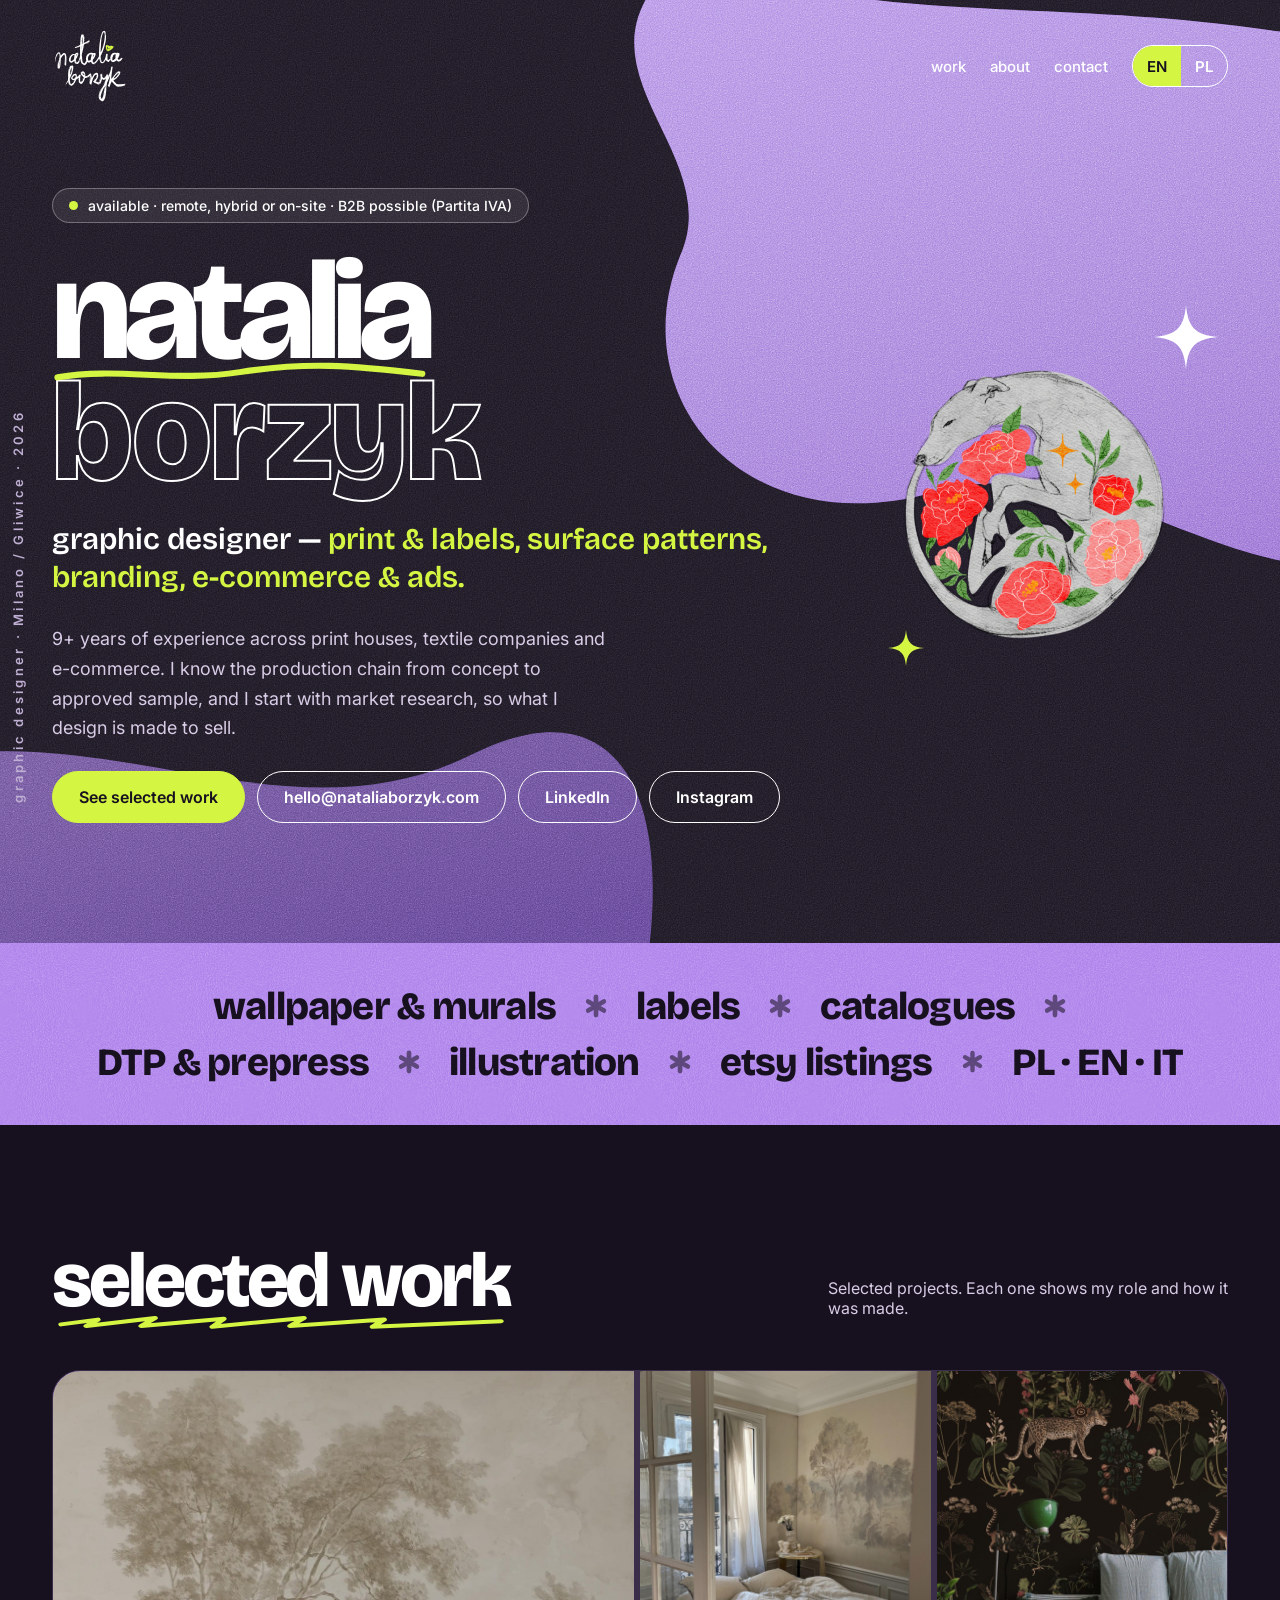
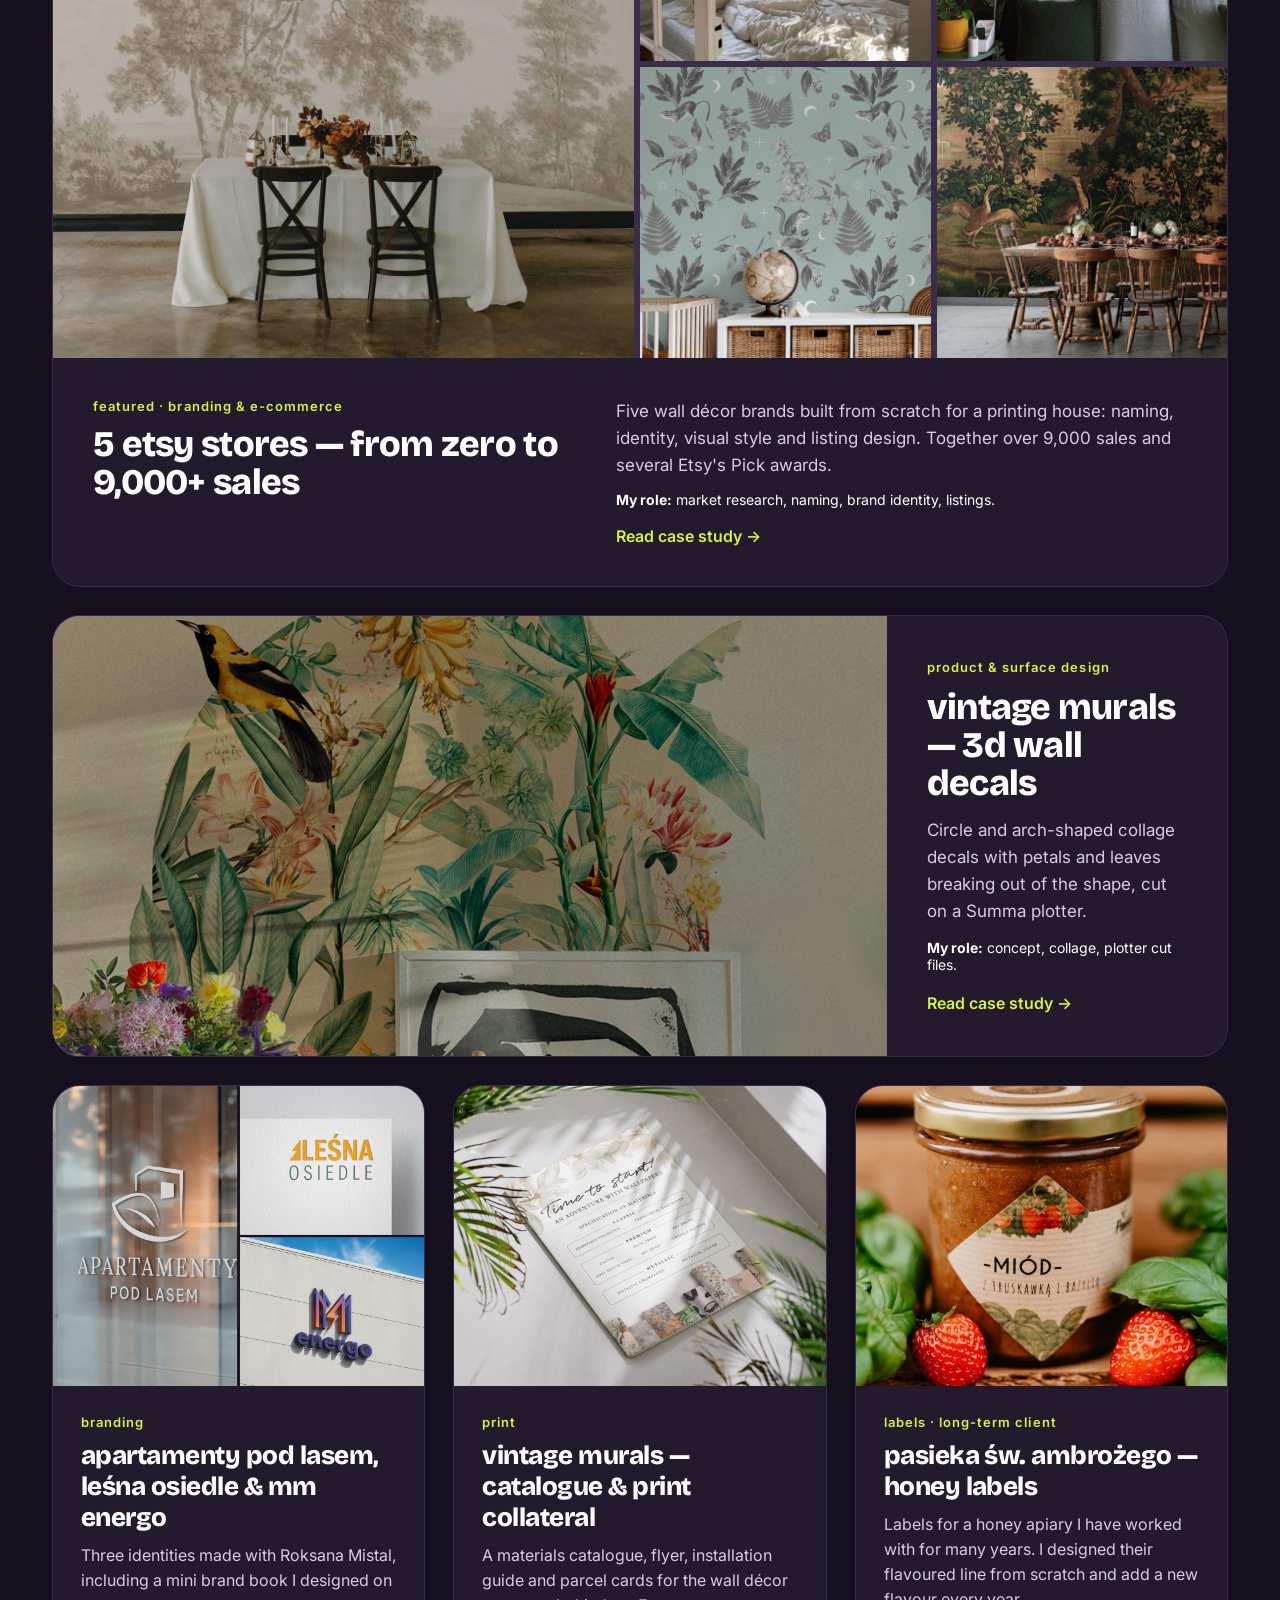
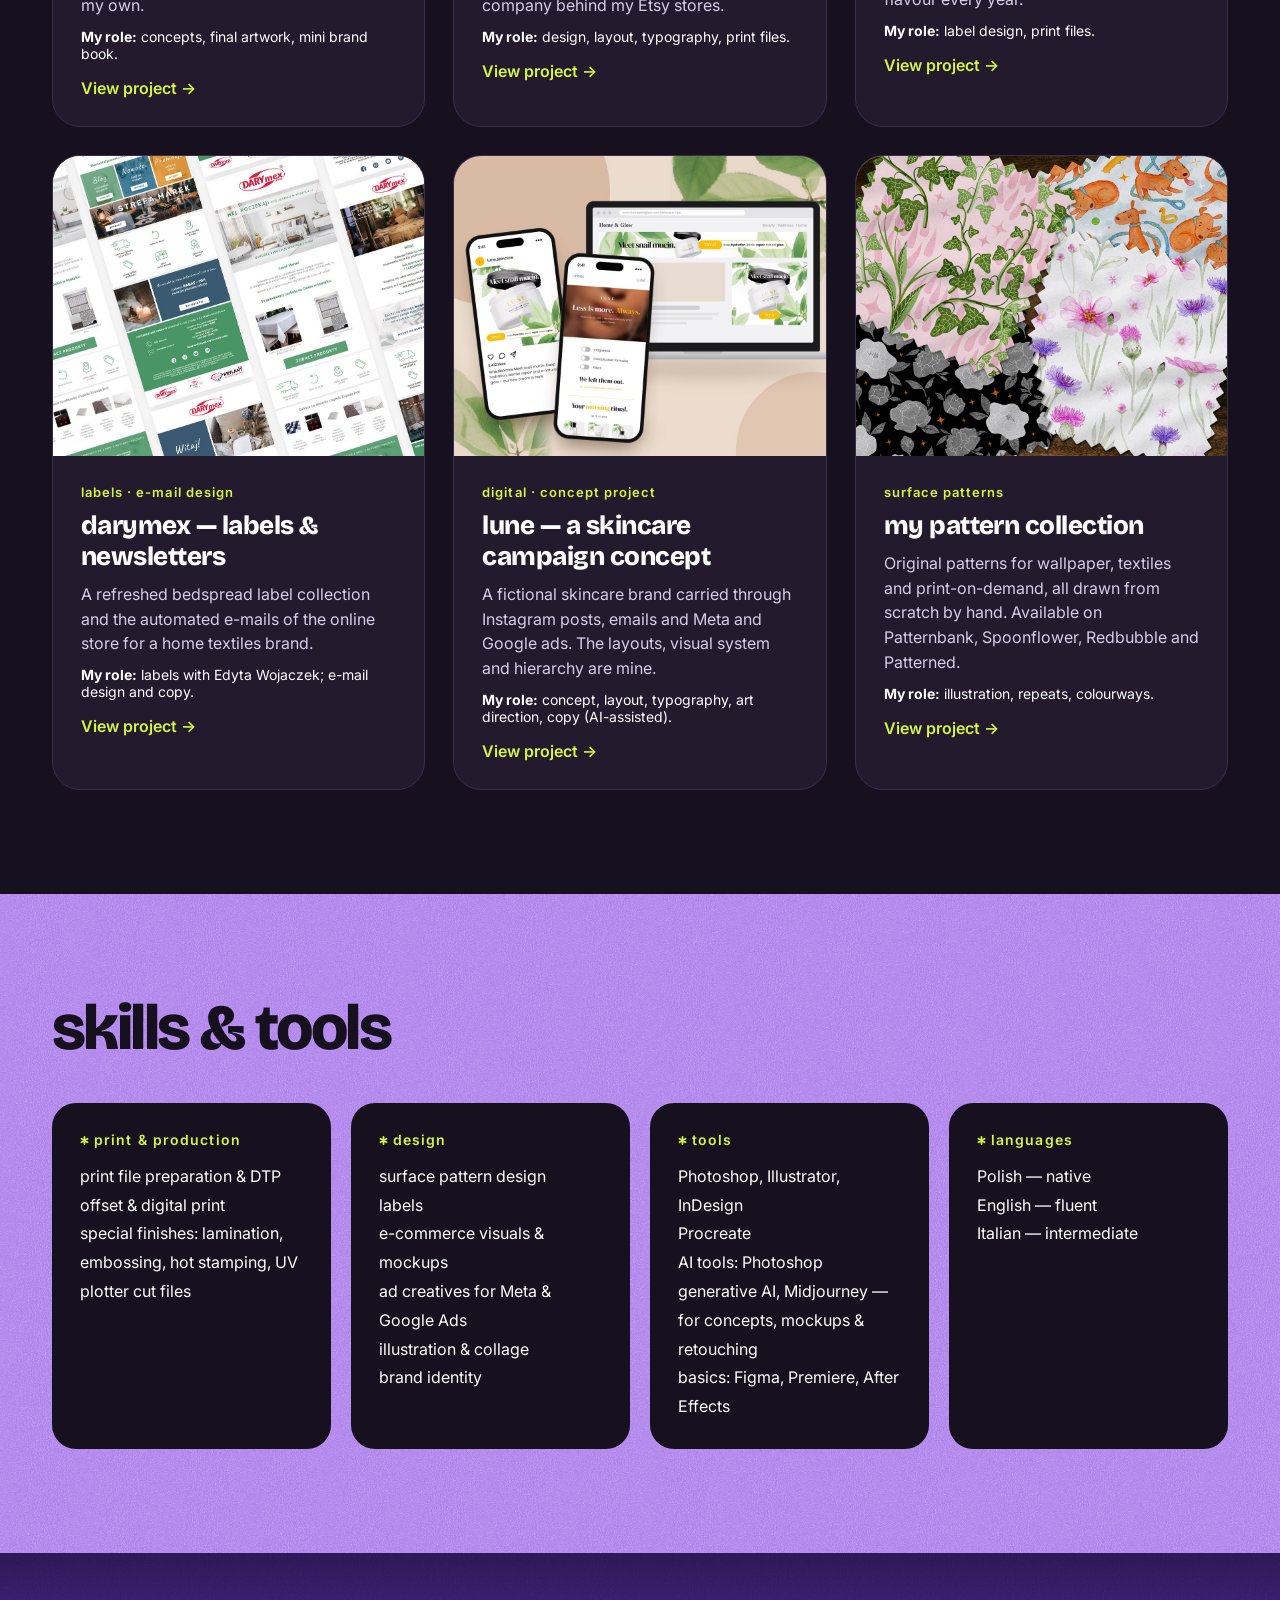
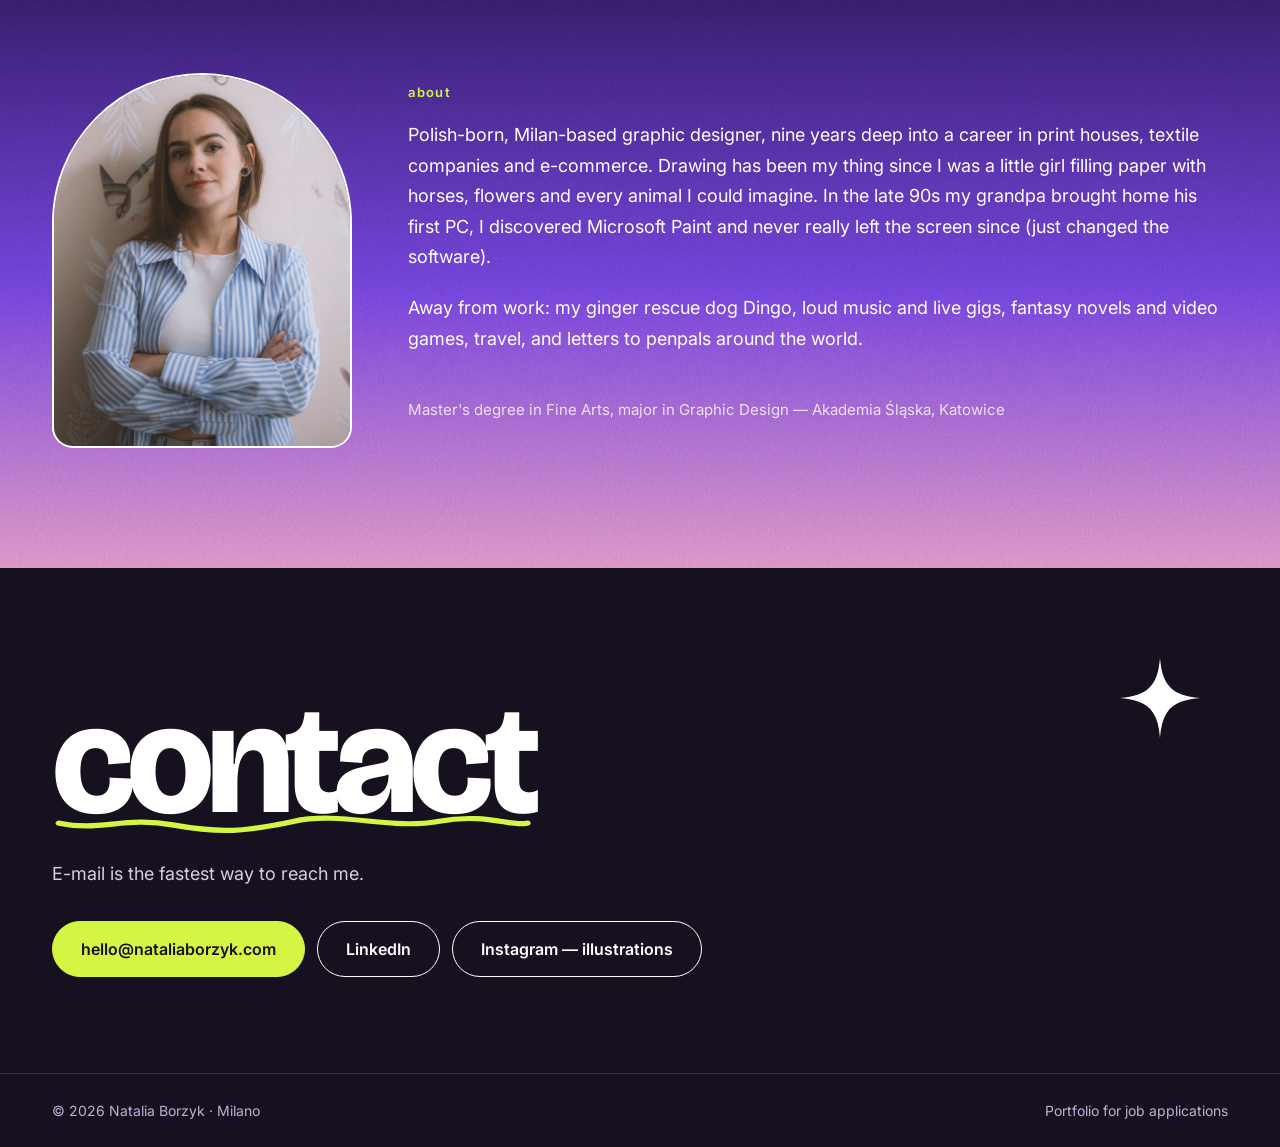
==== index.html @ 7020570f "Update index.html" ====
<!doctype html>
<html lang="en">
<head>
<meta charset="utf-8">
<meta name="viewport" content="width=device-width, initial-scale=1">
<title>Natalia Borzyk — Graphic Designer · Portfolio</title>
<meta name="description" content="Natalia Borzyk, graphic designer in Milan: print, labels, surface patterns and branding. 9+ years in print houses, textile companies and e-commerce.">
<meta property="og:title" content="Natalia Borzyk — Graphic Designer">
<meta property="og:description" content="Print, labels, surface patterns & branding. Milan or remote.">
<meta property="og:image" content="images/og.jpg">
<link rel="preconnect" href="https://fonts.googleapis.com">
<link rel="preconnect" href="https://fonts.gstatic.com" crossorigin>
<link href="https://fonts.googleapis.com/css2?family=Bricolage+Grotesque:opsz,wght@12..96,400;12..96,600;12..96,800&family=Inter:wght@400;500;600&display=swap" rel="stylesheet">
<link rel="stylesheet" href="style.css">
</head>
<body>

<svg width="0" height="0" style="position:absolute" aria-hidden="true">
  <defs>
    <filter id="grain"><feTurbulence type="fractalNoise" baseFrequency="0.9" numOctaves="2" stitchTiles="stitch"/><feColorMatrix type="saturate" values="0"/></filter>
    <path id="sparkle" d="M50 0 C 53 35, 65 47, 100 50 C 65 53, 53 65, 50 100 C 47 65, 35 53, 0 50 C 35 47, 47 35, 50 0 Z"/>
  </defs>
</svg>

<!-- HERO -->
<section class="hero" id="top">
  <svg class="bg-svg hero-bg" aria-hidden="true" viewBox="0 0 1440 900" preserveAspectRatio="xMidYMid slice">
    <defs>
      <clipPath id="blobs">
        <path d="M760 -40 C 1000 40, 1160 -20, 1480 60 L 1480 520 C 1300 600, 1180 420, 1000 470 C 820 520, 700 380, 760 240 C 800 140, 640 60, 760 -40 Z"/>
        <path class="blob-b" d="M-60 760 C 160 640, 360 820, 560 720 C 700 650, 760 760, 720 960 L -60 960 Z"/>
      </clipPath>
      <linearGradient id="blobShade" x1="0" y1="0" x2="0.4" y2="1"><stop offset="0" stop-color="#FFFFFF" stop-opacity="0.18"/><stop offset="1" stop-color="#3B1E8C" stop-opacity="0.3"/></linearGradient>
    </defs>
    <path d="M760 -40 C 1000 40, 1160 -20, 1480 60 L 1480 520 C 1300 600, 1180 420, 1000 470 C 820 520, 700 380, 760 240 C 800 140, 640 60, 760 -40 Z" fill="#A97BEB"/>
    <path class="blob-b" d="M-60 760 C 160 640, 360 820, 560 720 C 700 650, 760 760, 720 960 L -60 960 Z" fill="#A97BEB" opacity="0.55"/>
    <rect width="1440" height="900" fill="url(#blobShade)" clip-path="url(#blobs)"/>
    <rect width="1440" height="900" filter="url(#grain)" clip-path="url(#blobs)" opacity="0.7" class="grain-overlay"/>
    <rect class="grain-all" width="1440" height="900" filter="url(#grain)" opacity="0.18"/>
  </svg>

  <header class="wrap header">
    <a class="logo" href="#top"><img src="logo-nb.svg" alt="Natalia Borzyk" width="76" height="76"></a>
    <nav class="nav" aria-label="Main">
      <a href="#work" data-t="navWork">Work</a>
      <a href="#about" data-t="navAbout">About</a>
      <a href="#contact" data-t="navContact">Contact</a>
      <div class="lang" role="group" aria-label="Language">
        <button type="button" data-set-lang="en" aria-pressed="true">EN</button>
        <button type="button" data-set-lang="pl" aria-pressed="false">PL</button>
      </div>
    </nav>
  </header>

  <div class="wrap hero-inner">
    <div class="hero-text">
      <p class="status lc"><i aria-hidden="true"></i><span><span data-t="stA">Available ·</span> <span data-t="stB">remote, hybrid or on-site ·</span> <span data-t="stP1"></span> <span class="keep-case">B2B</span> <span data-t="stP2">possible</span> (<span class="keep-case">Partita IVA</span>)</span></p>
      <h1 class="name">
        <span class="u">Natalia<svg aria-hidden="true" viewBox="0 0 400 30" preserveAspectRatio="none"><path d="M6 20 C 70 8, 130 26, 200 14 S 320 6, 394 16" fill="none" stroke="#D4F542" stroke-width="7" stroke-linecap="round"/></svg></span><br>
        <span class="outline">Borzyk</span>
      </h1>
      <p class="role lc"><span data-t="roleA">Graphic Designer —</span> <em data-t="roleB">print &amp; labels, surface patterns, branding, e-commerce &amp; ads.</em></p>
      <p class="intro" data-t="intro">9+ years of experience across print houses, textile companies and e-commerce. I know the production chain from concept to approved sample, and I start with market research, so what I design is made to sell.</p>
      <div class="btns">
        <a class="btn btn--lime keep-case" href="#work" data-t="seeWork">See selected work</a>
        <a class="btn" href="mailto:hello@nataliaborzyk.com">hello@nataliaborzyk.com</a>
        <a class="btn keep-case" href="https://www.linkedin.com/in/natalia-borzyk" target="_blank" rel="noopener">LinkedIn</a>
        <a class="btn keep-case" href="https://instagram.com/bataljart" target="_blank" rel="noopener">Instagram</a>
      </div>
    </div>
    <div class="hero-art">
      <svg class="spark" aria-hidden="true" viewBox="0 0 100 100" style="top:-30px;right:10px;width:64px;height:64px"><use href="#sparkle" fill="#FFFFFF"/></svg>
      <svg class="spark" aria-hidden="true" viewBox="0 0 100 100" style="bottom:10px;left:0;width:36px;height:36px"><use href="#sparkle" fill="#D4F542"/></svg>
      <div class="slot slot--circle">
        <img src="images/hero.png" alt="Illustration: a greyhound curled in an ouroboros pose among roses">
      </div>
    </div>
  </div>
  <p class="vertical lc" aria-hidden="true">Graphic designer · <span class="keep-case">Milano / Gliwice</span> · 2026</p>
</section>

<!-- KEYWORDS -->
<section class="band" aria-label="Key facts">
  <svg class="bg-svg" aria-hidden="true" viewBox="0 0 1440 200" preserveAspectRatio="none"><rect width="1440" height="200" filter="url(#grain)" opacity="0.6" class="grain-overlay"/></svg>
  <ul class="wrap keywords band-inner">
    <li data-t="k1">Wallpaper &amp; murals</li>
    <li data-t="k2">Labels</li>
    <li data-t="k3">Catalogues</li>
    <li class="keep-case" data-t="k4">DTP &amp; prepress</li>
    <li data-t="k5">Illustration</li>
    <li data-t="k6">Etsy listings</li>
    <li class="keep-case">PL · EN · IT</li>
  </ul>
</section>

<!-- WORK -->
<section class="wrap work" id="work">
  <div class="section-head">
    <h2 class="h2"><span class="u"><span data-t="workTitle">Selected work</span><svg aria-hidden="true" viewBox="0 0 400 30" preserveAspectRatio="none" style="bottom:-16px;height:24px"><path d="M8 18 L 40 12 L 30 20 L 90 10 L 78 20 L 150 11 L 140 21 L 220 10 L 208 20 L 290 12 L 280 21 L 392 14" fill="none" stroke="#D4F542" stroke-width="5" stroke-linecap="round" stroke-linejoin="round"/></svg></span></h2>
    <p class="sub" data-t="workSub">Selected projects. Each one shows my role and how it was made.</p>
  </div>

  <div class="grid">
    <a class="card card--feature card--etsy" href="etsy-stores.html">
      <div class="mosaic">
        <div class="slot g0 m-big"><p class="slot-label">1</p><img src="images/etsy-card-1.jpg" alt="Panoramic mural in a room with a grand piano"></div>
        <div class="slot g1"><p class="slot-label">2</p><img src="images/etsy-card-2.jpg" alt="Wall mural from one of the five Etsy stores"></div>
        <div class="slot g2"><p class="slot-label">3</p><img src="images/etsy-card-3.jpg" alt="Wall mural from one of the five Etsy stores"></div>
        <div class="slot g3"><p class="slot-label">4</p><img src="images/etsy-card-4.jpg" alt="Wall mural from one of the five Etsy stores"></div>
        <div class="slot g4"><p class="slot-label">5</p><img src="images/etsy-card-5.jpg" alt="Wall mural from one of the five Etsy stores"></div>
      </div>
      <div class="card-body">
        <p class="tag" data-t="featTag">Featured · Branding &amp; e-commerce</p>
        <h3 data-t="featTitle">5 Etsy stores — from zero to 9,000+ sales</h3>
        <p class="desc" data-t="featDesc">Five wall décor brands built from scratch for a printing house: naming, identity, visual style and listing design. Together over 9,000 sales and several Etsy's Pick awards.</p>
        <p class="myrole"><strong data-t="roleLabel">My role:</strong> <span data-t="featRole">market research, naming, brand identity, listings.</span></p>
        <p class="more" data-t="readCase">Read case study →</p>
      </div>
    </a>

    <a class="card card--feature" href="case-study.html">
      <div class="slot g1">
        <p class="slot-label" data-t="img1">[Decal on a real wall, in an interior]</p>
        <img src="images/vintage-murals.jpg" alt="Vintage Murals 3D wall decal on a wall">
      </div>
      <div class="card-body">
        <p class="tag" data-t="tag1">Product &amp; surface design</p>
        <h3 data-t="title1">Vintage Murals — 3D wall decals</h3>
        <p class="desc" data-t="desc1">Circle and arch-shaped collage decals with petals and leaves breaking out of the shape, cut on a Summa plotter.</p>
        <p class="myrole"><strong data-t="roleLabel">My role:</strong> <span data-t="role1">concept, collage, plotter cut files.</span></p>
        <p class="more" data-t="readCase">Read case study →</p>
      </div>
    </a>

    <a class="card" href="logos.html">
      <div class="slot g5">
        <p class="slot-label" data-t="img5">[Both logos applied: card, sign, brochure]</p>
        <img src="images/logos.jpg" alt="Apartamenty Pod Lasem, Leśna Osiedle and MM Energo logos">
      </div>
      <div class="card-body">
        <p class="tag">Branding</p>
        <h3>Apartamenty Pod Lasem, Leśna Osiedle &amp; MM Energo</h3>
        <p class="desc" data-t="desc5">Three identities made with Roksana Mistal, including a mini brand book I designed on my own.</p>
        <p class="myrole"><strong data-t="roleLabel">My role:</strong> <span data-t="role5">concepts, final artwork, mini brand book.</span></p>
        <p class="more" data-t="viewProj">View project →</p>
      </div>
    </a>

    <a class="card" href="catalogue.html">
      <div class="slot g2">
        <p class="slot-label" data-t="img2">[Catalogue cover]</p>
        <img src="images/print.jpg" alt="Vintage Murals catalogue cover">
      </div>
      <div class="card-body">
        <p class="tag" data-t="tag2">Print</p>
        <h3 data-t="title2">Vintage Murals — catalogue &amp; print collateral</h3>
        <p class="desc" data-t="desc2">A materials catalogue, flyer, installation guide and parcel cards for the wall décor company behind my Etsy stores.</p>
        <p class="myrole"><strong data-t="roleLabel">My role:</strong> <span data-t="role2">design, layout, typography, print files.</span></p>
        <p class="more" data-t="viewProj">View project →</p>
      </div>
    </a>

    <a class="card" href="honey-labels.html">
      <div class="slot g5">
        <p class="slot-label" data-t="imgH">[Jars with the labels, several varieties together]</p>
        <img src="images/honey-labels.jpg" alt="Pasieka św. Ambrożego honey labels">
      </div>
      <div class="card-body">
        <p class="tag" data-t="tagH">Labels · long-term client</p>
        <h3 data-t="titleH">Pasieka św. Ambrożego — honey labels</h3>
        <p class="desc" data-t="descH">Labels for a honey apiary I have worked with for many years. I designed their flavoured line from scratch and add a new flavour every year.</p>
        <p class="myrole"><strong data-t="roleLabel">My role:</strong> <span data-t="roleH">label design, print files.</span></p>
        <p class="more" data-t="viewProj">View project →</p>
      </div>
    </a>

    <a class="card" href="darymex.html">
      <div class="slot g3">
        <p class="slot-label" data-t="img3">[E-mail templates]</p>
        <img src="images/labels.jpg" alt="Darymex e-mail templates">
      </div>
      <div class="card-body">
        <p class="tag" data-t="tag3">Labels · e-mail design</p>
        <h3 data-t="title3">Darymex — labels &amp; newsletters</h3>
        <p class="desc" data-t="desc3">A refreshed bedspread label collection and the automated e-mails of the online store for a home textiles brand.</p>
        <p class="myrole"><strong data-t="roleLabel">My role:</strong> <span data-t="role3">labels with Edyta Wojaczek; e-mail design and copy.</span></p>
        <p class="more" data-t="viewProj">View project →</p>
      </div>
    </a>

    <a class="card" href="digital.html">
      <div class="slot g2">
        <p class="slot-label" data-t="imgD">[LUNE posts + emails]</p>
        <img src="images/digital.jpg" alt="LUNE campaign on phones and a laptop">
      </div>
      <div class="card-body">
        <p class="tag" data-t="tagD">Digital · concept project</p>
        <h3 data-t="titleD">LUNE — a skincare campaign concept</h3>
        <p class="desc" data-t="descD">A fictional skincare brand carried through Instagram posts, emails and Meta and Google ads. The layouts, visual system and hierarchy are mine.</p>
        <p class="myrole"><strong data-t="roleLabel">My role:</strong> <span data-t="roleD">concept, layout, typography, art direction, copy (AI-assisted).</span></p>
        <p class="more" data-t="viewProj">View project →</p>
      </div>
    </a>

    <a class="card" href="patterns.html">
      <div class="slot g4">
        <p class="slot-label" data-t="img4">[Pattern repeat + on fabric or wallpaper]</p>
        <img src="images/patterns.jpg" alt="Original surface pattern collection">
      </div>
      <div class="card-body">
        <p class="tag" data-t="tag4">Surface patterns</p>
        <h3 data-t="title4">My pattern collection</h3>
        <p class="desc" data-t="desc4">Original patterns for wallpaper, textiles and print-on-demand, all drawn from scratch by hand. Available on Patternbank, Spoonflower, Redbubble and Patterned.</p>
        <p class="myrole"><strong data-t="roleLabel">My role:</strong> <span data-t="role4">illustration, repeats, colourways.</span></p>
        <p class="more" data-t="viewProj">View project →</p>
      </div>
    </a>
  </div>
</section>

<!-- SKILLS -->
<section class="band">
  <svg class="bg-svg" aria-hidden="true" viewBox="0 0 1440 800" preserveAspectRatio="none"><rect width="1440" height="800" filter="url(#grain)" opacity="0.6" class="grain-overlay"/></svg>
  <div class="wrap band-inner skills">
    <h2 class="h2" data-t="skillsTitle">Skills &amp; tools</h2>
    <div class="skill-grid">
      <div class="skill"><h3><span class="ast" aria-hidden="true"></span> <span data-t="s1t">Print &amp; production</span></h3><p data-t="s1i">print file preparation &amp; DTP
offset &amp; digital print
special finishes: lamination, embossing, hot stamping, UV
plotter cut files</p></div>
      <div class="skill"><h3><span class="ast" aria-hidden="true"></span> <span data-t="s2t">Design</span></h3><p data-t="s2i">surface pattern design
labels
e-commerce visuals &amp; mockups
ad creatives for Meta &amp; Google Ads
illustration &amp; collage
brand identity</p></div>
      <div class="skill"><h3><span class="ast" aria-hidden="true"></span> <span data-t="s3t">Tools</span></h3><p data-t="s3i">Photoshop, Illustrator, InDesign
Procreate
AI tools: Photoshop generative AI, Midjourney — for concepts, mockups &amp; retouching
basics: Figma, Premiere, After Effects</p></div>
      <div class="skill"><h3><span class="ast" aria-hidden="true"></span> <span data-t="s4t">Languages</span></h3><p data-t="s4i">Polish — native
English — fluent
Italian — intermediate</p></div>
    </div>
    </div>
</section>

<!-- ABOUT -->
<section class="about" id="about">
  <svg class="bg-svg" aria-hidden="true" viewBox="0 0 1440 800" preserveAspectRatio="none"><rect width="1440" height="800" filter="url(#grain)" opacity="0.45" class="grain-overlay"/></svg>
  <div class="wrap about-inner">
    <div class="slot about-photo">
      <p class="slot-label" data-t="aboutImg">[Your photo — natural light]</p>
      <img src="images/about.jpg" alt="Natalia Borzyk">
    </div>
    <div class="about-text">
      <p class="label" data-t="navAbout">About</p>
      <p class="body-lg" data-t="about1">Polish-born, Milan-based graphic designer, nine years deep into a career in print houses, textile companies and e-commerce. Drawing has been my thing since I was a little girl filling paper with horses, flowers and every animal I could imagine. In the late 90s my grandpa brought home his first PC, I discovered Microsoft Paint and never really left the screen since (just changed the software).</p>
      <p class="body-lg" data-t="about3">Away from work: my ginger rescue dog Dingo, loud music and live gigs, fantasy novels and video games, travel, and letters to penpals around the world.</p>
      <p style="opacity:.8;font-size:15px;line-height:1.6;margin-top:24px" data-t="edu">Master's degree in Fine Arts, major in Graphic Design — Akademia Śląska, Katowice</p>
    </div>
  </div>
</section>

<!-- CONTACT -->
<section class="wrap contact" id="contact">
  <svg class="spark" aria-hidden="true" viewBox="0 0 100 100" style="top:90px;right:60px;width:80px;height:80px"><use href="#sparkle" fill="#FFFFFF"/></svg>
  <h2><span class="u"><span data-t="navContact">Contact</span><svg aria-hidden="true" viewBox="0 0 400 30" preserveAspectRatio="none" style="bottom:-10px"><path d="M6 14 C 40 24, 60 6, 100 16 S 160 24, 200 12 S 280 22, 320 12 S 380 18, 394 14" fill="none" stroke="#D4F542" stroke-width="6" stroke-linecap="round"/></svg></span></h2>
  <p class="intro" data-t="contactLine">E-mail is the fastest way to reach me.</p>
  <div class="btns">
    <a class="btn btn--lime" href="mailto:hello@nataliaborzyk.com">hello@nataliaborzyk.com</a>
    <a class="btn keep-case" href="https://www.linkedin.com/in/natalia-borzyk" target="_blank" rel="noopener">LinkedIn</a>
    <a class="btn keep-case" href="https://instagram.com/bataljart" target="_blank" rel="noopener" data-t="insta">Instagram — illustrations</a>
  </div>
</section>

<footer class="footer">
  <div class="wrap">
    <p>© 2026 Natalia Borzyk · Milano</p>
    <p data-t="footer">Portfolio for job applications</p>
  </div>
</footer>

<script>
window.PL = {
  navWork: 'Projekty', navAbout: 'O mnie', navContact: 'Kontakt',
  stA: 'Dostępna ·', stB: 'zdalnie, hybrydowo lub stacjonarnie ·', stP1: 'możliwe', stP2: '',
  roleA: 'Projektantka graficzna —', roleB: 'druk i etykiety, wzory, branding, e-commerce i reklamy online.',
  intro: 'Ponad 9 lat doświadczenia w drukarniach, firmach tekstylnych i e-commerce. Znam cały proces produkcji – od koncepcji po zatwierdzoną próbkę – a pracę zaczynam od analizy rynku, żeby to, co projektuję, dobrze się sprzedawało.',
  seeWork: 'Zobacz projekty',
  k1: 'Tapety i fototapety', k2: 'Etykiety', k3: 'Katalogi', k4: 'DTP i prepress', k5: 'Ilustracja', k6: 'Oferty na Etsy',
  workTitle: 'Projekty',
  workSub: 'Wybrane projekty. Przy każdym opisuję swoją rolę i to, jak powstał.',
  roleLabel: 'Moja rola:',
  readCase: 'Zobacz case study →',
  viewProj: 'Zobacz projekt →',
  featTag: 'Wyróżniony · Branding i e-commerce',
  featTitle: '5 sklepów Etsy — od zera do 9 000+ sprzedaży',
  featDesc: 'Dla drukarni zbudowałam od zera pięć marek z dekoracjami ściennymi – od nazwy i identyfikacji po projekt każdej oferty. Łącznie ponad 9 000 sprzedaży i kilka wyróżnień Etsy’s Pick.',
  featRole: 'analiza rynku, nazwy, identyfikacja, oferty.',
  img1: '[Naklejka na prawdziwej ścianie, we wnętrzu]', tag1: 'Produkt i wzory', title1: 'Vintage Murals — naklejki z efektem 3D',
  desc1: 'Naklejki-kolaże w kształcie koła i łuku, z których płatki i liście wystają poza obrys. Wycinane na ploterze Summa.',
  role1: 'koncepcja, kolaż, pliki do wycinania.',
  img2: '[Okładka katalogu]', tag2: 'Druk', title2: 'Vintage Murals — katalog i materiały drukowane',
  desc2: 'Katalog materiałów, ulotka, instrukcja montażu i kartki do paczek dla firmy z dekoracjami ściennymi, do której należały prowadzone przeze mnie sklepy na Etsy.',
  role2: 'projekt, skład, typografia, pliki do druku.',
  imgH: '[Słoiki z etykietami, kilka odmian razem]', tagH: 'Etykiety · wieloletnia współpraca', titleH: 'Pasieka św. Ambrożego — etykiety na miody',
  descH: 'Etykiety dla pasieki, z którą współpracuję od wielu lat. Od podstaw zaprojektowałam ich linię miodów smakowych i co roku dodaję nowy smak.',
  roleH: 'projekt etykiet, pliki do druku.',
  img3: '[Szablony maili]', tag3: 'Etykiety · projekty maili', title3: 'Darymex — etykiety i newslettery',
  desc3: 'Odświeżona kolekcja etykiet na narzuty i automatyczne maile sklepu internetowego dla marki z tekstyliami domowymi.',
  role3: 'etykiety razem z Edytą Wojaczek; projekt i teksty maili.',
  img4: '[Raport wzoru + na tkaninie lub tapecie]', tag4: 'Wzory', title4: 'Moja kolekcja wzorów',
  desc4: 'Autorskie wzory na tapety, tkaniny i produkty print-on-demand, wszystkie rysowane ręcznie od zera. Można je znaleźć na Patternbank, Spoonflower, Redbubble i Patterned.',
  role4: 'ilustracja, raporty, warianty kolorystyczne.',
  imgD: '[Posty LUNE + newslettery]', tagD: 'Digital · projekt koncepcyjny', titleD: 'LUNE – koncept kampanii marki pielęgnacyjnej',
  descD: 'Wymyślona marka pielęgnacyjna prowadzona przez posty na Instagram, maile i reklamy w Meta i Google. Układy, system wizualny i hierarchia treści to moja praca.',
  roleD: 'koncepcja, układ, typografia, kierunek artystyczny, teksty (z pomocą AI).',
  img5: '[Oba logo w użyciu: wizytówka, szyld, folder]',
  desc5: 'Trzy identyfikacje stworzone z Roksaną Mistal, w tym mini brand book, który zaprojektowałam samodzielnie.',
  role5: 'koncepcje, finalne projekty, mini brand book.',
  skillsTitle: 'Umiejętności',
  s1t: 'Druk i produkcja', s1i: 'przygotowanie plików do druku i DTP\ndruk offsetowy i cyfrowy\nuszlachetnienia: laminowanie, tłoczenie, hot stamping, UV\npliki do plotera',
  s2t: 'Projektowanie', s2i: 'wzory (surface pattern)\netykiety\ngrafika e-commerce i mockupy\nkreacje reklamowe do Meta Ads i Google Ads\nilustracja i kolaż\nidentyfikacja wizualna',
  s3t: 'Narzędzia', s3i: 'Photoshop, Illustrator, InDesign\nProcreate\nnarzędzia AI: generatywne AI w Photoshopie i Midjourney – do koncepcji, mockupów i retuszu\npodstawy: Figma, Premiere, After Effects',
  s4t: 'Języki', s4i: 'polski – ojczysty\nangielski – biegły\nwłoski – średnio zaawansowany',
  aboutImg: '[Twoje zdjęcie — naturalne światło]',
  about1: 'Jestem projektantką graficzną z dziewięcioletnim doświadczeniem w drukarniach, firmach tekstylnych i e-commerce. Rysuję, odkąd pamiętam – jako mała dziewczynka zapełniałam kartki końmi, kwiatami i wszystkimi zwierzętami, jakie przyszły mi do głowy. Pod koniec lat 90. dziadek przyniósł do domu swój pierwszy komputer, ja odkryłam Painta i od tamtej pory właściwie nie odchodzę od ekranu (zmieniły się tylko programy).',
  about3: 'Po pracy: Dingo, mój rudy pies ze schroniska, głośna muzyka i koncerty, powieści fantasy i gry, podróże oraz listy, które od lat wymieniam z korespondencyjnymi przyjaciółmi z całego świata.',
  edu: 'Studia magisterskie na kierunku sztuki piękne, specjalność grafika – Akademia Śląska w Katowicach',
  contactLine: 'Najszybciej złapiesz mnie mailowo.',
  insta: 'Instagram — ilustracje',
  footer: 'Portfolio do rekrutacji'
};
</script>
<script src="lang.js"></script>
</body>
</html>
---- style.css ----
/* Natalia Borzyk — portfolio styles */
/* outline font: static ExtraBold with overlapping contours removed, so the outline has no lines inside letters */
@font-face{font-family:'BG Outline';src:url(fonts/bg-outline-latin.woff2) format('woff2');font-weight:800;font-display:swap;
  unicode-range:U+0000-00FF,U+0131,U+0152-0153,U+02BB-02BC,U+02C6,U+02DA,U+02DC,U+0304,U+0308,U+0329,U+2000-206F,U+20AC,U+2122,U+2191,U+2193,U+2212,U+2215,U+FEFF,U+FFFD}
@font-face{font-family:'BG Outline';src:url(fonts/bg-outline-latin-ext.woff2) format('woff2');font-weight:800;font-display:swap;
  unicode-range:U+0100-02BA,U+02BD-02C5,U+02C7-02CC,U+02CE-02D7,U+02DD-02FF,U+0304,U+0308,U+0329,U+1D00-1DBF,U+1E00-1E9F,U+1EF2-1EFF,U+2020,U+20A0-20AB,U+20AD-20C0,U+2113,U+2C60-2C7F,U+A720-A7FF}
:root{
  --ink:#17111F;
  --card:#231A2E;
  --line:#3A2D4A;
  --violet:#A97BEB;
  --lime:#D4F542;
  --muted:#D8CCE6;
  --soft:#BFAFD3;
  --display:'Bricolage Grotesque', system-ui, sans-serif;
  --body:Inter, system-ui, sans-serif;
}
*{box-sizing:border-box}
html{scroll-behavior:smooth}
body{margin:0;background:var(--ink);color:#fff;font-family:var(--body);overflow-x:hidden}
img{display:block;max-width:100%}
a{color:var(--lime)}
a:hover{color:#fff}
h1,h2,h3,dt,figcaption,.lc,.nav a,.logo{text-transform:lowercase}
.keep-case{text-transform:none !important}
.wrap{max-width:1240px;margin:0 auto;padding-left:32px;padding-right:32px}
.rel{position:relative}
.bg-svg{position:absolute;inset:0;width:100%;height:100%;pointer-events:none}
.grain-overlay{mix-blend-mode:overlay}

/* header */
.header{position:relative;display:flex;flex-wrap:wrap;gap:16px;align-items:center;justify-content:space-between;padding-top:28px;padding-bottom:28px;z-index:2}
.logo{font-family:var(--display);font-weight:800;font-size:22px;color:#fff;text-decoration:none;letter-spacing:-.02em}
.logo span{color:var(--lime)}
.logo img{display:block;height:76px;width:auto}
.nav{display:flex;flex-wrap:wrap;gap:24px;align-items:center;font-size:15px;font-weight:500}
.nav a{color:#fff;text-decoration:none}
.nav a:hover{color:var(--lime)}
.lang{display:flex;border:1.5px solid #fff;border-radius:999px;overflow:hidden}
.lang button{min-height:40px;min-width:44px;padding:0 14px;border:0;font:inherit;font-weight:600;cursor:pointer;background:transparent;color:#fff}
.lang button[aria-pressed="true"]{background:var(--lime);color:var(--ink)}

/* buttons */
.btns{display:flex;flex-wrap:wrap;gap:12px}
.btn{display:inline-flex;align-items:center;min-height:52px;padding:0 26px;border-radius:999px;border:1.5px solid #fff;color:#fff;font-weight:600;text-decoration:none;text-transform:lowercase;transition:background .2s,color .2s}
.btn:hover{background:#fff;color:var(--ink)}
.btn--lime{background:var(--lime);border-color:var(--lime);color:var(--ink)}
.btn--lime:hover{background:#fff;border-color:#fff}

/* hero */
.hero{position:relative;overflow:hidden}
.hero-inner{position:relative;padding-top:56px;padding-bottom:120px;display:flex;flex-wrap:wrap;gap:48px;align-items:center}
.hero-text{flex:999 1 560px;min-width:0;display:flex;flex-direction:column;gap:28px}
.status{margin:0;display:inline-flex;align-self:flex-start;align-items:center;gap:10px;padding:8px 16px;border-radius:999px;background:rgba(255,255,255,.08);border:1px solid rgba(255,255,255,.3);font-size:14px;font-weight:500}
.status i{width:9px;height:9px;border-radius:50%;background:var(--lime);display:inline-block}
.name{margin:0;font-family:var(--display);font-weight:800;font-size:clamp(64px,11vw,168px);line-height:.86;letter-spacing:-.05em}
.outline{color:transparent;-webkit-text-stroke:2px #fff;font-family:'BG Outline','Bricolage Grotesque',system-ui,sans-serif;font-weight:800;letter-spacing:-.01em}
.u{position:relative;display:inline-block}
.u svg{position:absolute;left:0;width:100%;height:26px;bottom:-14px;overflow:visible}
.role{margin:0;font-family:var(--display);font-weight:600;font-size:clamp(22px,2.4vw,30px);line-height:1.25}
.role em{font-style:normal;color:var(--lime)}
.intro{margin:0;font-size:18px;line-height:1.65;color:var(--muted);max-width:560px}
.hero-art{flex:1 1 340px;min-width:0;display:flex;justify-content:center;position:relative}
.spark{position:absolute}
.vertical{position:absolute;left:10px;bottom:140px;margin:0;writing-mode:vertical-rl;transform:rotate(180deg);font-size:13px;font-weight:600;letter-spacing:.25em;color:var(--soft)}

/* image slots: show label until the image file exists */
.slot{position:relative;display:flex;align-items:center;justify-content:center;padding:24px;overflow:hidden}
.slot img{position:absolute;inset:0;width:100%;height:100%;object-fit:cover}
.slot-label{margin:0;font-size:14px;color:var(--ink);background:rgba(255,255,255,.75);text-align:center;border-radius:14px;padding:14px 18px}
.slot.has-img .slot-label{display:none}
.slot--circle{width:100%;max-width:400px;aspect-ratio:1/1;border-radius:50%;background:none;border:0;overflow:visible}
.slot--circle .slot-label{background:none;color:#fff}
.slot--circle img{inset:-8%;width:116%;height:116%;object-fit:contain}
.slot--circle.has-img{border:0;background:none}
.g1{background:linear-gradient(160deg,#B97BEB 0%,#F2A3C7 100%)}
.g2{background:linear-gradient(160deg,#3B2470 0%,#8B5CF6 100%)}
.g3{background:linear-gradient(160deg,#D4F542 0%,#B97BEB 100%)}
.g4{background:linear-gradient(160deg,#F2A3C7 0%,#8B5CF6 100%)}
.g5{background:linear-gradient(160deg,#6B3FD8 0%,#D98BC0 100%)}
.g0{background:linear-gradient(160deg,#6B3FD8 0%,#B97BEB 55%,#F2A3C7 100%)}

/* violet bands */
.band{position:relative;overflow:hidden;background:var(--violet);color:var(--ink)}
.band-inner{position:relative}
.keywords{padding-top:40px;padding-bottom:40px;display:flex;flex-wrap:wrap;gap:10px 28px;align-items:center;justify-content:center;margin:0 auto;list-style:none}
.keywords li{display:inline-flex;align-items:center;gap:28px;font-family:var(--display);font-weight:800;font-size:clamp(26px,3vw,40px);letter-spacing:-.02em;white-space:nowrap;text-transform:lowercase}
.ast,.keywords li::after{content:"";display:inline-block;width:.62em;height:.62em;background:currentColor;-webkit-mask:url("data:image/svg+xml,%3Csvg xmlns='http://www.w3.org/2000/svg' viewBox='0 0 24 24'%3E%3Cg stroke='black' stroke-width='4.6' stroke-linecap='round'%3E%3Cpath d='M12 3v18M4.2 7.5l15.6 9M4.2 16.5l15.6-9'/%3E%3C/g%3E%3C/svg%3E") center/contain no-repeat;mask:url("data:image/svg+xml,%3Csvg xmlns='http://www.w3.org/2000/svg' viewBox='0 0 24 24'%3E%3Cg stroke='black' stroke-width='4.6' stroke-linecap='round'%3E%3Cpath d='M12 3v18M4.2 7.5l15.6 9M4.2 16.5l15.6-9'/%3E%3C/g%3E%3C/svg%3E") center/contain no-repeat;vertical-align:-.02em}
.keywords li::after{opacity:.55}
.keywords li:last-child::after{display:none}

/* work */
.section-head{display:flex;flex-wrap:wrap;gap:16px;align-items:flex-end;justify-content:space-between;margin-bottom:52px}
.h2{margin:0;font-family:var(--display);font-weight:800;font-size:clamp(44px,6vw,84px);letter-spacing:-.04em;line-height:.95}
.sub{margin:0;color:var(--muted);font-size:16px;max-width:400px}
.work{padding-top:120px;padding-bottom:104px}
.grid{display:flex;flex-wrap:wrap;gap:28px}
.card{flex:1 1 340px;display:flex;flex-direction:column;border-radius:28px;overflow:hidden;background:var(--card);border:1px solid var(--line);color:#fff;text-decoration:none;transition:transform .25s ease}
a.card:hover{transform:translateY(-6px);color:#fff}
.card .slot{height:300px}
.card-body{padding:28px;display:flex;flex-direction:column;gap:10px}
.tag{margin:0;font-size:13px;font-weight:600;letter-spacing:.08em;color:var(--lime);text-transform:lowercase}
.card h3{margin:0;font-family:var(--display);font-weight:800;font-size:26px;letter-spacing:-.02em}
.card p{margin:0}
.desc{font-size:16px;line-height:1.55;color:var(--muted)}
.myrole{font-size:14px}
.card--feature{flex:1 1 100%;flex-direction:row;flex-wrap:wrap}
.card--feature .slot{flex:999 1 520px;height:auto;min-height:440px}
.card--feature .card-body{flex:1 1 340px;padding:40px;justify-content:center;gap:14px}
.card--feature h3{font-size:36px;line-height:1.05}
.card--feature .desc{font-size:17px;line-height:1.6}
.more{font-weight:600;color:var(--lime);margin-top:6px !important}

/* skills */
.skills{padding-top:104px;padding-bottom:104px}
.skills .h2{margin-bottom:44px;font-size:clamp(40px,5vw,72px)}
.skill-grid{display:flex;flex-wrap:wrap;gap:20px}
.skill{flex:1 1 240px;padding:28px;border-radius:24px;background:var(--ink);color:#fff}
.skill h3{margin:0 0 14px;font-size:14px;font-weight:600;letter-spacing:.08em;color:var(--lime)}
.skill p{margin:0;font-size:16px;line-height:1.8;white-space:pre-line}

/* about */
.about{position:relative;overflow:hidden;background:linear-gradient(180deg,#2A1650 0%,#6B3FD8 55%,#D98BC0 100%)}
.about-inner{position:relative;padding-top:120px;padding-bottom:120px;display:flex;flex-wrap:wrap;gap:56px;align-items:center}
.about-photo{flex:1 1 300px;min-width:0;max-width:380px;aspect-ratio:4/5;border-radius:200px 200px 28px 28px;background:rgba(255,255,255,.18);border:2px solid #fff}
.about-photo .slot-label{background:none;color:#fff}
.about-text{flex:999 1 460px;min-width:0;display:flex;flex-direction:column;gap:20px}
.label{margin:0;font-size:13px;font-weight:600;letter-spacing:.1em;color:var(--lime);text-transform:lowercase}
.lead{margin:0;font-family:var(--display);font-weight:800;font-size:clamp(28px,3.2vw,44px);line-height:1.12;letter-spacing:-.02em}
.body-lg{margin:0;font-size:18px;line-height:1.7}

/* contact */
.contact{position:relative;padding-top:128px;padding-bottom:96px;display:flex;flex-direction:column;gap:32px}
.contact h2{margin:0;font-family:var(--display);font-weight:800;font-size:clamp(64px,12vw,180px);letter-spacing:-.05em;line-height:.85}
.contact .btn{min-height:56px;padding:0 28px}
.footer{border-top:1px solid var(--line)}
.footer .wrap{padding-top:28px;padding-bottom:28px;display:flex;flex-wrap:wrap;gap:12px;justify-content:space-between;font-size:14px;color:var(--soft)}
.footer p{margin:0}

/* case study */
.cs-hero-inner{position:relative;padding-top:48px;padding-bottom:64px;display:flex;flex-direction:column;gap:24px}
.cs-title{margin:0;font-family:var(--display);font-weight:800;font-size:clamp(52px,8vw,120px);line-height:.9;letter-spacing:-.045em;max-width:1050px}
.cs-lead{margin:0;font-size:20px;line-height:1.6;color:var(--muted);max-width:720px}
.cs-main{height:620px;border-radius:32px}
.meta{margin:40px 0 0;display:flex;flex-wrap:wrap;gap:24px;padding:28px 0;border-top:1px solid var(--line);border-bottom:1px solid var(--line)}
.meta div{flex:1 1 200px}
.meta dt{font-size:13px;color:var(--soft);letter-spacing:.08em}
.meta dd{margin:6px 0 0;font-size:20px;font-weight:600}
.two-col{padding-top:104px;padding-bottom:104px;display:flex;flex-wrap:wrap;gap:56px}
.two-col > div{flex:1 1 320px;min-width:0}
.h3{margin:0 0 16px;font-family:var(--display);font-weight:800;font-size:40px;letter-spacing:-.03em}
.h3 span{color:var(--lime)}
.steps{display:flex;flex-wrap:wrap;gap:24px}
.steps figure{margin:0;flex:1 1 320px;display:flex;flex-direction:column;gap:14px}
.steps .slot{height:320px;border-radius:24px}
.band .steps .slot{background:var(--ink)}
.band .steps .slot-label{background:none;color:#fff;border:1.5px dashed var(--lime)}
.steps figcaption{font-family:var(--display);font-weight:800;font-size:22px}
.gallery{padding-top:104px;padding-bottom:104px;display:flex;flex-wrap:wrap;gap:24px}
.gallery .big{flex:999 1 560px;min-width:0;height:520px;border-radius:28px}
.gallery .side{flex:1 1 320px;min-width:0;display:flex;flex-direction:column;gap:24px}
.gallery .side .slot{flex:1 1 240px;border-radius:28px}
.stats{flex:1 1 380px;min-width:0;display:flex;flex-wrap:wrap;gap:20px}
.stat{flex:1 1 160px;padding:26px;border-radius:22px;background:var(--ink)}
.stat p{margin:0}
.stat .big-n{font-family:var(--display);font-weight:800;font-size:40px;color:var(--lime)}
.stat .small{margin-top:6px;color:var(--muted)}
.next{padding-top:104px;padding-bottom:104px;display:flex;flex-wrap:wrap;gap:20px;align-items:center;justify-content:space-between}
.next-link{font-family:var(--display);font-weight:800;font-size:clamp(32px,4.5vw,60px);letter-spacing:-.03em;color:#fff;text-decoration:none;text-transform:lowercase}
.next-link span{color:var(--lime)}

@media (max-width:640px){
  .wrap{padding-left:20px;padding-right:20px}
  .vertical{display:none}
  .nav{gap:16px}
  .logo img{height:60px}
  .cs-main{height:380px}
  .gallery .big{height:340px}
  .store .prod{flex:1 1 100%;height:auto;aspect-ratio:5 / 4;margin-left:0}
  /* keep the violet shape in the top-right corner so text stays readable */
  .hero-bg{inset:auto;top:0;right:-140px;left:auto;width:560px;height:350px}
  .blob-b,.grain-all{display:none}
}

/* hero illustration: gentle float */
@keyframes nb-float{
  0%,100%{transform:translateY(0) rotate(0deg)}
  50%{transform:translateY(-14px) rotate(1.5deg)}
}
.slot--circle{animation:nb-float 7s ease-in-out infinite;will-change:transform}

@media (prefers-reduced-motion:reduce){
  html{scroll-behavior:auto}
  .card{transition:none}
  .slot--circle{animation:none}
}

/* etsy stores case study */
.stores{display:flex;flex-direction:column;gap:20px}
.store{color:#fff;display:flex;flex-wrap:wrap;gap:24px;align-items:stretch;background:var(--card);border:1px solid var(--line);border-radius:28px;padding:20px}
.store .logo-slot{flex:0 0 96px;height:96px;border-radius:18px;background:var(--line);padding:8px;align-self:center}
.store .logo-slot img{object-fit:cover;padding:0}
.store .logo-slot .slot-label{background:none;font-size:13px;padding:0}
.store-info{flex:1 1 300px;min-width:0;display:flex;flex-direction:column;gap:8px;justify-content:center}
.store-info h3{margin:0;font-family:var(--display);font-weight:800;font-size:30px;letter-spacing:-.02em}
.store-info p{margin:0;color:var(--muted);font-size:16px;line-height:1.55}
.store-info a{font-weight:600;text-decoration:none}
.store-info .bs{font-size:14px;color:var(--lime)}
.store .prod{flex:0 0 300px;height:240px;border-radius:20px;margin-left:auto}
.stats--4 .stat{flex:1 1 200px}
.markets{margin:24px 0 0;font-size:16px}

/* short project pages */
.cs-title--sm{font-size:clamp(44px,6.5vw,96px)}
.sec-h{margin:0 0 32px;font-size:clamp(36px,4.5vw,60px)}
.row3,.row2{display:flex;flex-wrap:wrap;gap:24px}
.row3 .slot{flex:1 1 300px;height:340px;border-radius:24px}
.row2 .slot{flex:1 1 420px;height:460px;border-radius:28px}
.prod-row{display:flex;flex-wrap:wrap;gap:48px;align-items:center}
.prod-row > div{flex:1 1 380px;min-width:0}
.prod-row .slot{height:420px;border-radius:24px}
.band .prod-row .slot{background:var(--ink)}
.band .prod-row .slot-label{background:none;color:#fff;border:1.5px dashed var(--lime)}
@media (max-width:640px){.row2 .slot{height:320px}.prod-row .slot{height:300px}}

/* etsy card: mosaic of five images built in code */
.mosaic{flex:999 1 520px;min-height:440px;display:grid;grid-template-columns:2fr 1fr 1fr;grid-template-rows:1fr 1fr;gap:6px;background:var(--line)}
.mosaic .slot{padding:8px;min-height:0}
.mosaic .slot-label{padding:6px 10px;font-size:13px}
.mosaic .m-big{grid-row:1 / 3}
@media (max-width:640px){
  .mosaic{grid-template-columns:1fr 1fr;grid-template-rows:auto;min-height:0}
  .mosaic .slot{aspect-ratio:1/1}
  .mosaic .m-big{grid-column:1 / 3;grid-row:auto}
}

/* etsy card: images full width on top, text below, every tile exactly square */
.card--etsy{flex-direction:column}
.card--etsy .mosaic{flex:none;width:100%;aspect-ratio:2 / 1;min-height:0;grid-template-columns:2fr 1fr 1fr;grid-template-rows:1fr 1fr}
.card--etsy .card-body{flex:none;display:grid;grid-template-columns:minmax(0,1fr) minmax(0,1.2fr);column-gap:48px;row-gap:12px;align-items:start}
.card--etsy .card-body .tag,.card--etsy .card-body h3{grid-column:1}
.card--etsy .card-body .desc,.card--etsy .card-body .myrole,.card--etsy .card-body .more{grid-column:2}
.card--etsy .card-body h3{grid-row:2 / 5}
.card--etsy .card-body .desc{grid-row:1 / 3}
@media (max-width:860px){
  .card--etsy .card-body{display:flex;flex-direction:column}
}
@media (max-width:640px){
  .card--etsy .mosaic{aspect-ratio:auto;grid-template-columns:1fr 1fr;grid-template-rows:auto}
}

/* steps with full-sentence captions */
.steps--text figcaption{font-family:var(--body);font-weight:500;font-size:17px;line-height:1.55;text-transform:none;color:#fff}
.steps--text figcaption b{font-family:var(--display);font-weight:800;color:var(--lime);margin-right:6px}

/* line diagrams (custom orders) */
.diagram{height:360px;border-radius:24px;background:var(--card);border:1px solid var(--line);display:flex;align-items:center;justify-content:center;padding:16px}
.diagram svg{width:100%;height:100%}

@media (max-width:640px){
  .store .prod{flex:1 1 100%;height:auto;aspect-ratio:5 / 4;margin-left:0}
}

/* best-seller label on the photo */
.bs-badge{position:absolute;left:12px;top:12px;z-index:2;background:var(--lime);color:var(--ink);font-size:13px;font-weight:600;line-height:1.2;padding:7px 12px;border-radius:999px;text-transform:lowercase;box-shadow:0 2px 10px rgba(0,0,0,.25)}

/* no placeholder flash: labels show only if the image file is missing; photos fade in once loaded */
.slot .slot-label{visibility:hidden}
.slot.no-img .slot-label{visibility:visible}
.slot img{opacity:0;transition:opacity .4s ease}
.slot.has-img img{opacity:1}
@media (prefers-reduced-motion:reduce){.slot img{transition:none}}

/* gallery side tiles keep a 4:3 shape on tablets and phones */
@media (max-width:900px){
  .gallery .side{flex-direction:row;flex-wrap:wrap}
  .gallery .side .slot{flex:1 1 240px;height:auto;aspect-ratio:4 / 3}
}

/* two-column "two lines, two roles" section */
.two-lines{display:flex;flex-wrap:wrap;gap:40px}
.two-lines figure{margin:0;flex:1 1 420px;min-width:0;display:flex;flex-direction:column;gap:14px}
.two-lines .slot{height:auto;aspect-ratio:4 / 3;border-radius:24px}
.two-lines .h3{margin:10px 0 0;font-size:30px}

/* 7:5 mockup slots (catalogue page) */
.cs-main--r75{height:auto;aspect-ratio:7 / 5}
.r75 .slot{height:auto;aspect-ratio:7 / 5}
.stats--3 .stat{flex:1 1 220px}
@media (max-width:640px){.cs-main--r75{height:auto}}

/* concept page: scrollable phones, post grid, palettes */
.phones{display:flex;flex-wrap:wrap;gap:56px;justify-content:center;margin-top:8px}
.phone-wrap{display:flex;flex-direction:column;align-items:center;gap:20px;width:320px;max-width:100%}
.phone{position:relative;width:300px;height:620px;border-radius:46px;background:#0B0810;padding:12px;border:2px solid var(--line);box-shadow:0 30px 60px rgba(0,0,0,.45)}
.phone::before{content:"";position:absolute;top:24px;left:50%;transform:translateX(-50%);width:86px;height:24px;border-radius:999px;background:#0B0810;z-index:2}
.phone .screen{height:100%;border-radius:34px;overflow-y:auto;background:#fff;scrollbar-width:none;overscroll-behavior:contain}
.phone .screen::-webkit-scrollbar{display:none}
.phone .screen img{display:block;width:100%;height:auto}
.scroll-hint{margin:0;font-size:13px;font-weight:600;letter-spacing:.08em;color:var(--lime);text-transform:lowercase}
.phone-wrap .cap{margin:0;color:var(--muted);text-align:center;font-size:16px;line-height:1.55}
.phone-wrap .cap strong{color:#fff}
.posts{display:grid;grid-template-columns:repeat(4,1fr);gap:20px}
.posts img{width:100%;aspect-ratio:1/1;object-fit:cover;border-radius:22px;transition:transform .3s ease}
.posts img:hover{transform:translateY(-6px) rotate(-1.5deg)}
@media (max-width:800px){.posts{grid-template-columns:repeat(2,1fr)}}
@media (prefers-reduced-motion:reduce){.posts img{transition:none}.posts img:hover{transform:none}}
.palettes{display:flex;flex-wrap:wrap;gap:24px}
.palette{flex:1 1 260px;padding:28px;border-radius:24px;background:var(--ink)}
.palette h3{margin:0 0 18px;font-family:var(--display);font-weight:800;font-size:26px;letter-spacing:-.02em;color:#fff}
.palette ul{list-style:none;margin:0;padding:0;display:flex;gap:16px}
.palette li{display:flex;flex-direction:column;align-items:center;gap:8px;font-size:12px;color:var(--muted);font-variant-numeric:tabular-nums}
.palette li i{display:block;width:58px;height:58px;border-radius:50%;border:2px solid rgba(255,255,255,.25)}

/* ad formats board */
.ads-group{margin-bottom:48px}
.ads-group h3{margin:0 0 20px;font-size:15px;font-weight:600;letter-spacing:.06em;color:var(--lime)}
.ads-row{display:flex;flex-wrap:wrap;align-items:flex-end;gap:28px}
.ad{display:flex;flex-direction:column;gap:10px;max-width:100%}
.ad .slot{border-radius:14px;padding:8px;width:100%}
.ad .slot-label{font-size:12px;padding:8px 10px}
.ad .slot img{object-fit:contain;background:#fff}
.ad p.size{margin:0;font-size:13px;color:var(--muted);font-variant-numeric:tabular-nums}
.ad--1x1{width:300px}.ad--1x1 .slot{aspect-ratio:1/1}
.ad--4x5{width:288px}.ad--4x5 .slot{aspect-ratio:4/5}
.ad--9x16{width:203px}.ad--9x16 .slot{aspect-ratio:9/16}
.ad--728{width:546px}.ad--728 .slot{aspect-ratio:728/90;padding:4px}
.ad--300{width:225px}.ad--300 .slot{aspect-ratio:300/250}
.ad--160{width:120px}.ad--160 .slot{aspect-ratio:160/600;padding:4px}
@media (max-width:640px){.ad--1x1,.ad--4x5{width:calc(50% - 14px)}.ad--9x16{width:calc(50% - 14px)}.ad--728{width:100%}.ad--300{width:calc(65% - 14px)}.ad--160{width:calc(35% - 14px)}}
.ads-section:has(.no-img){display:none}
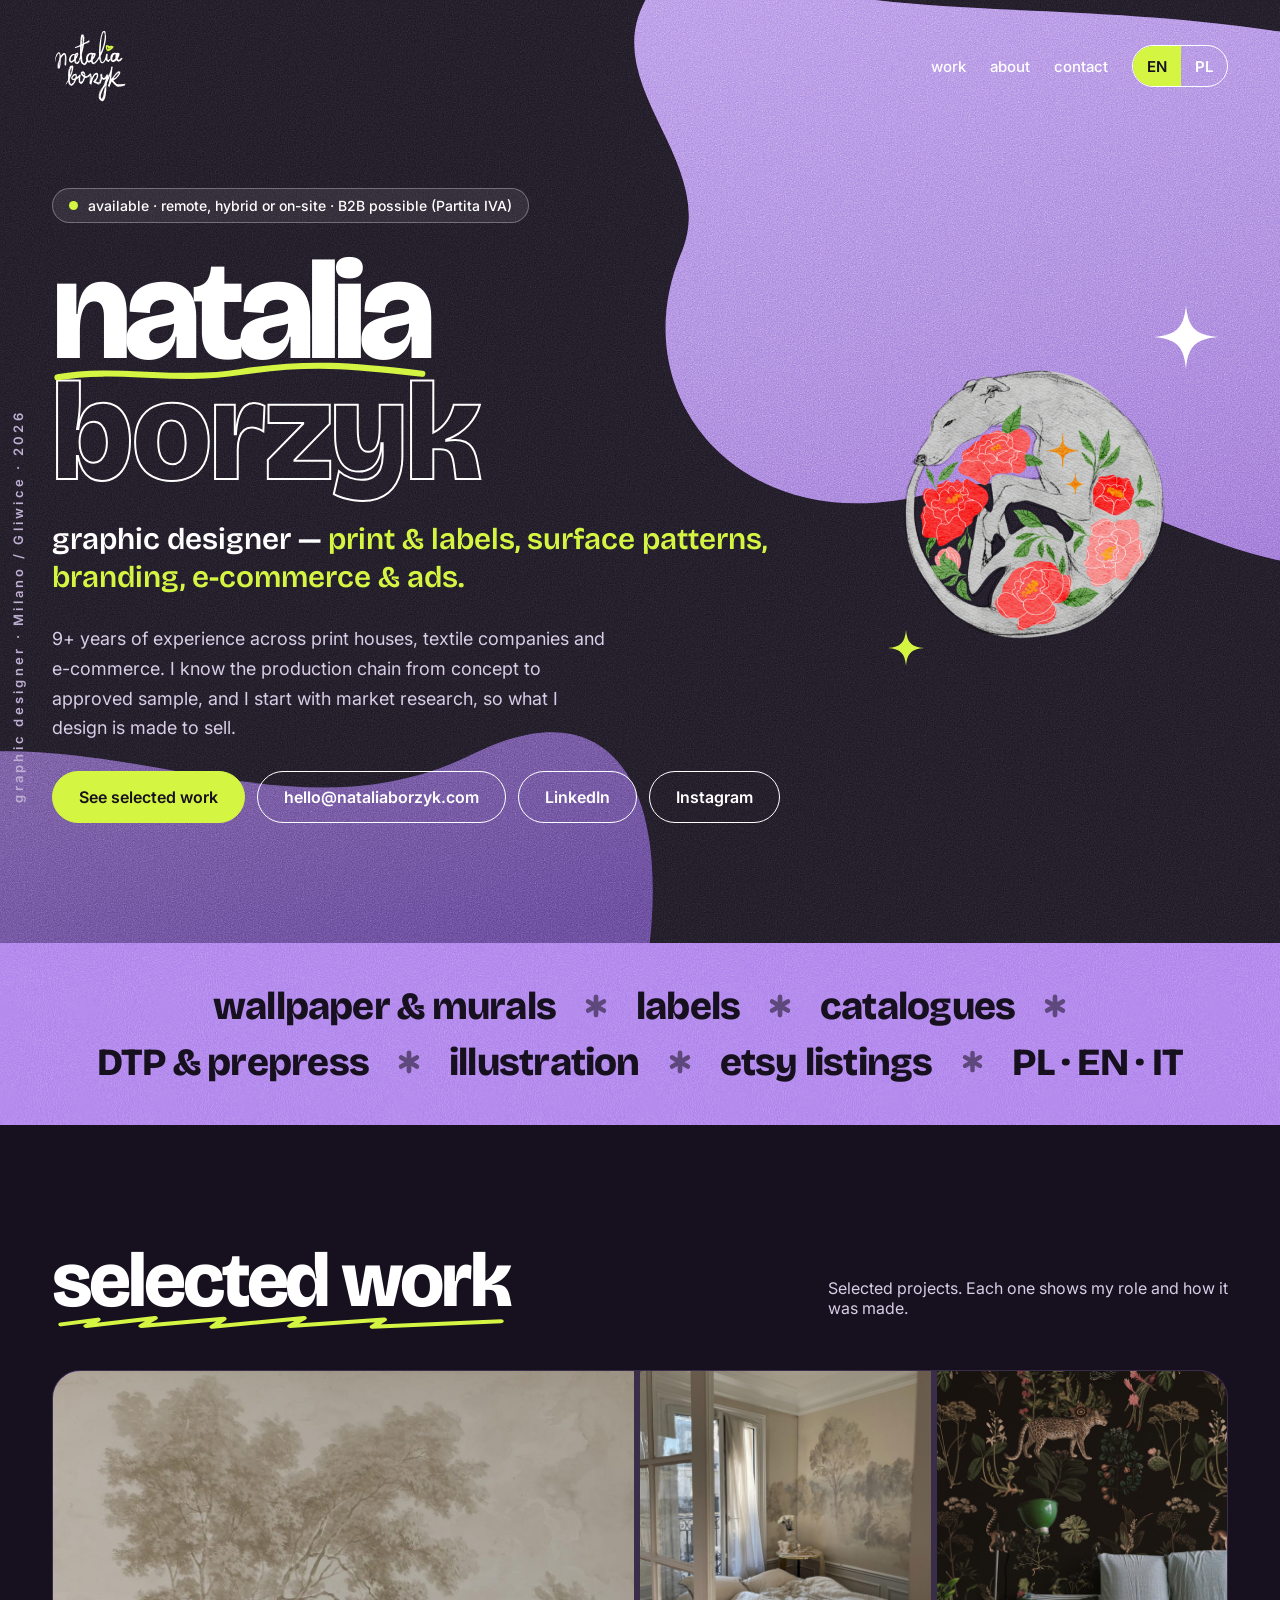
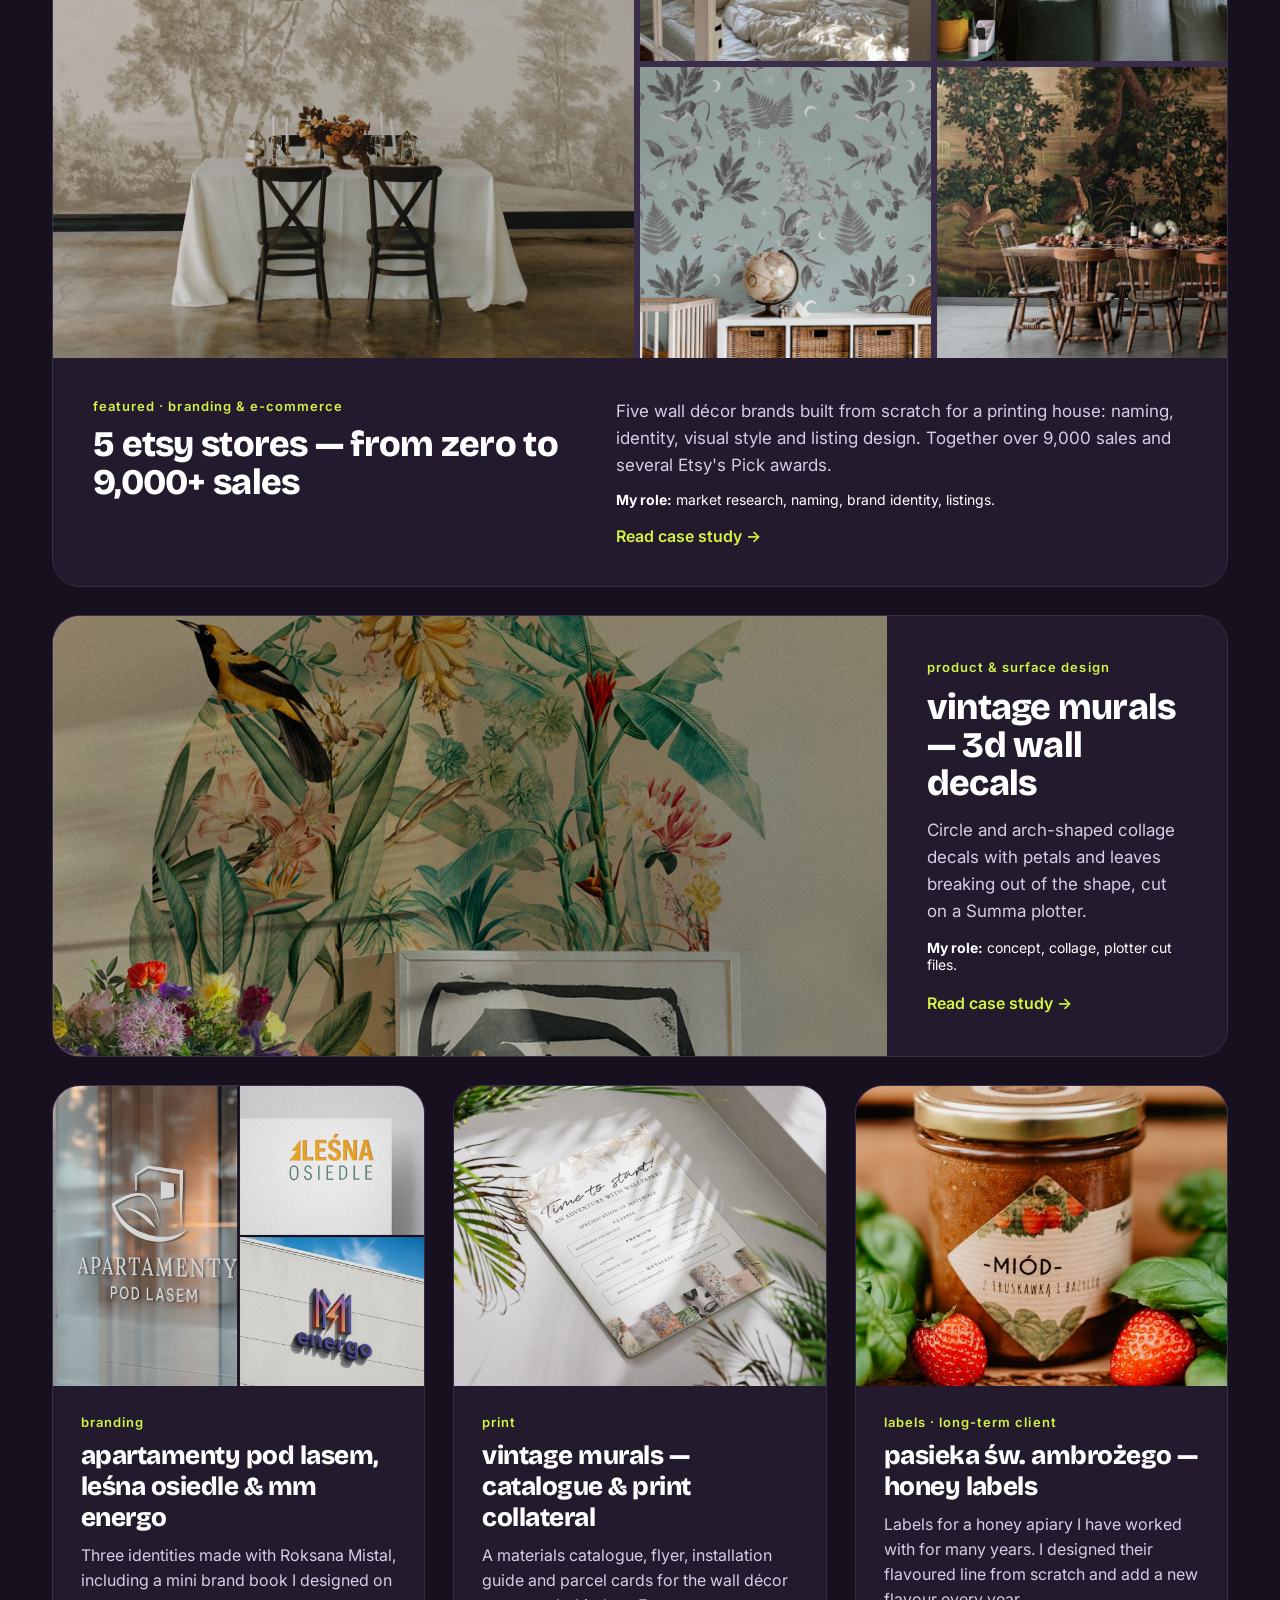
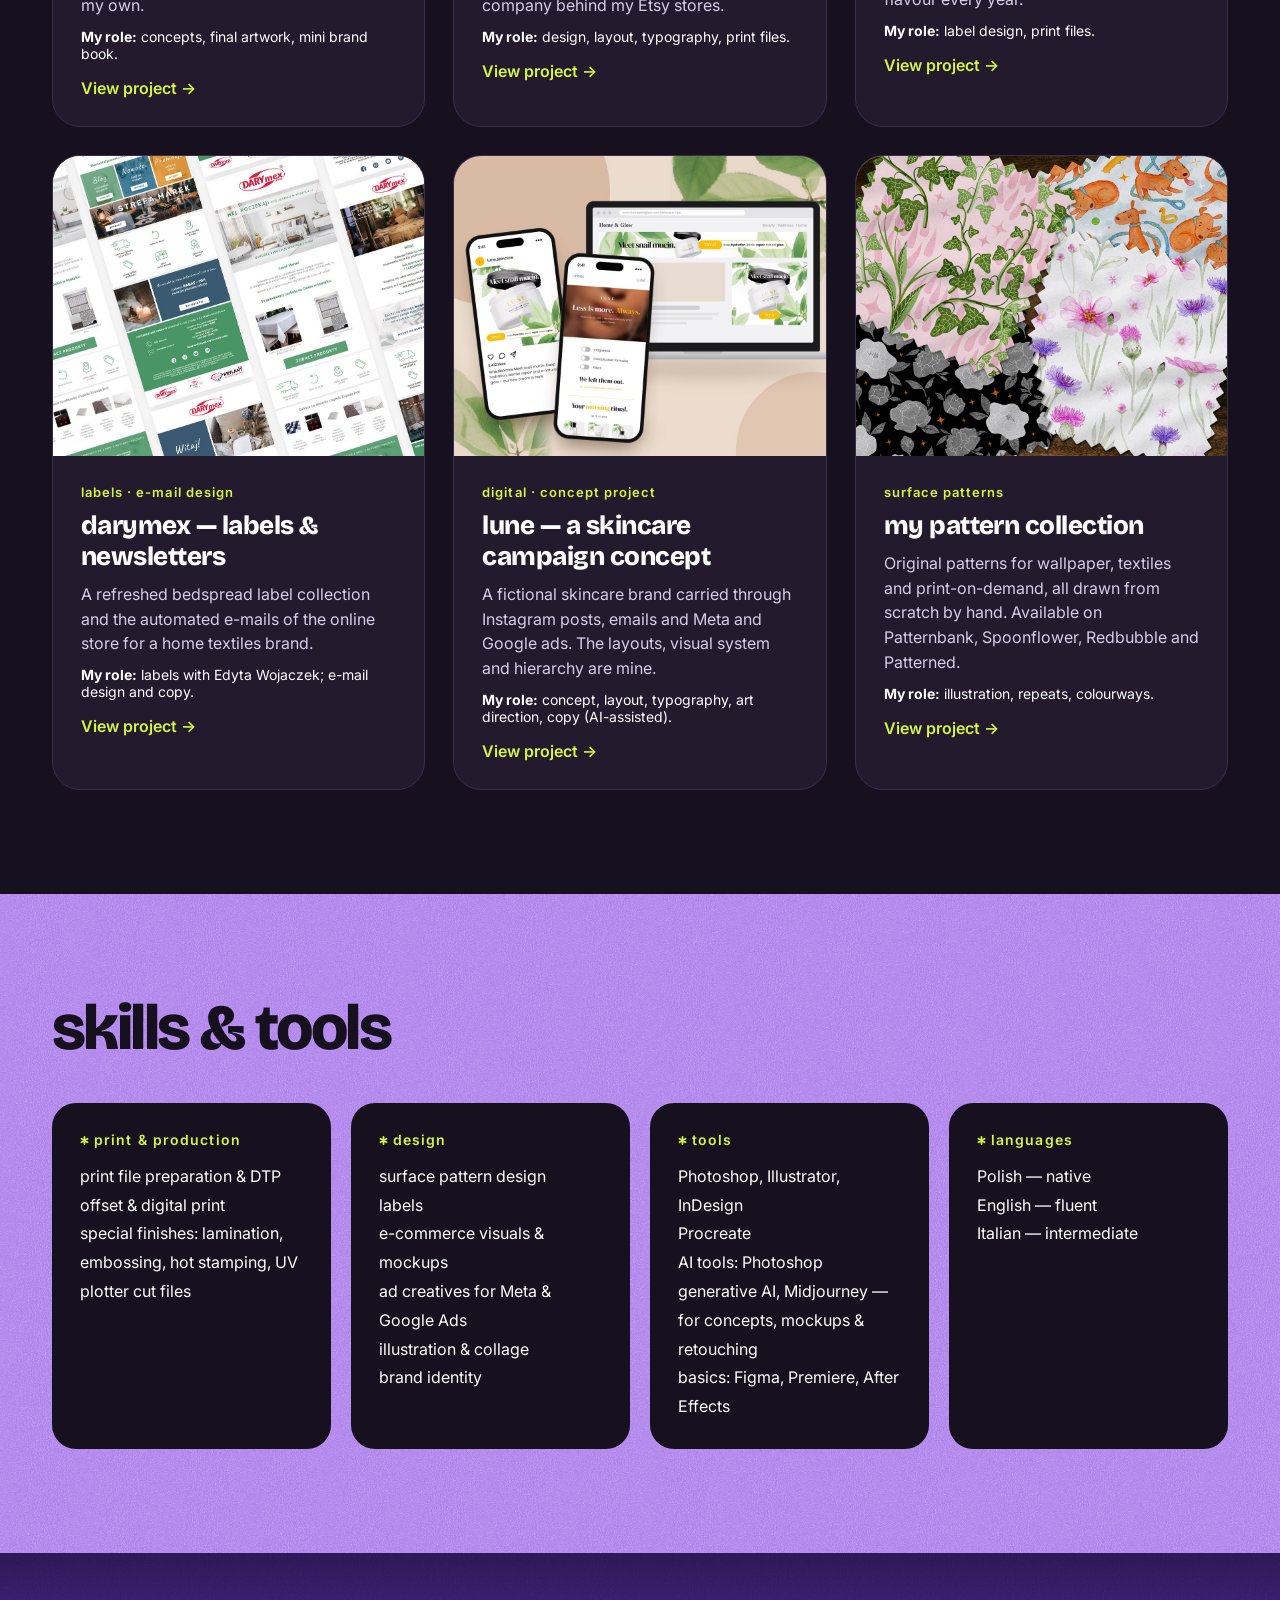
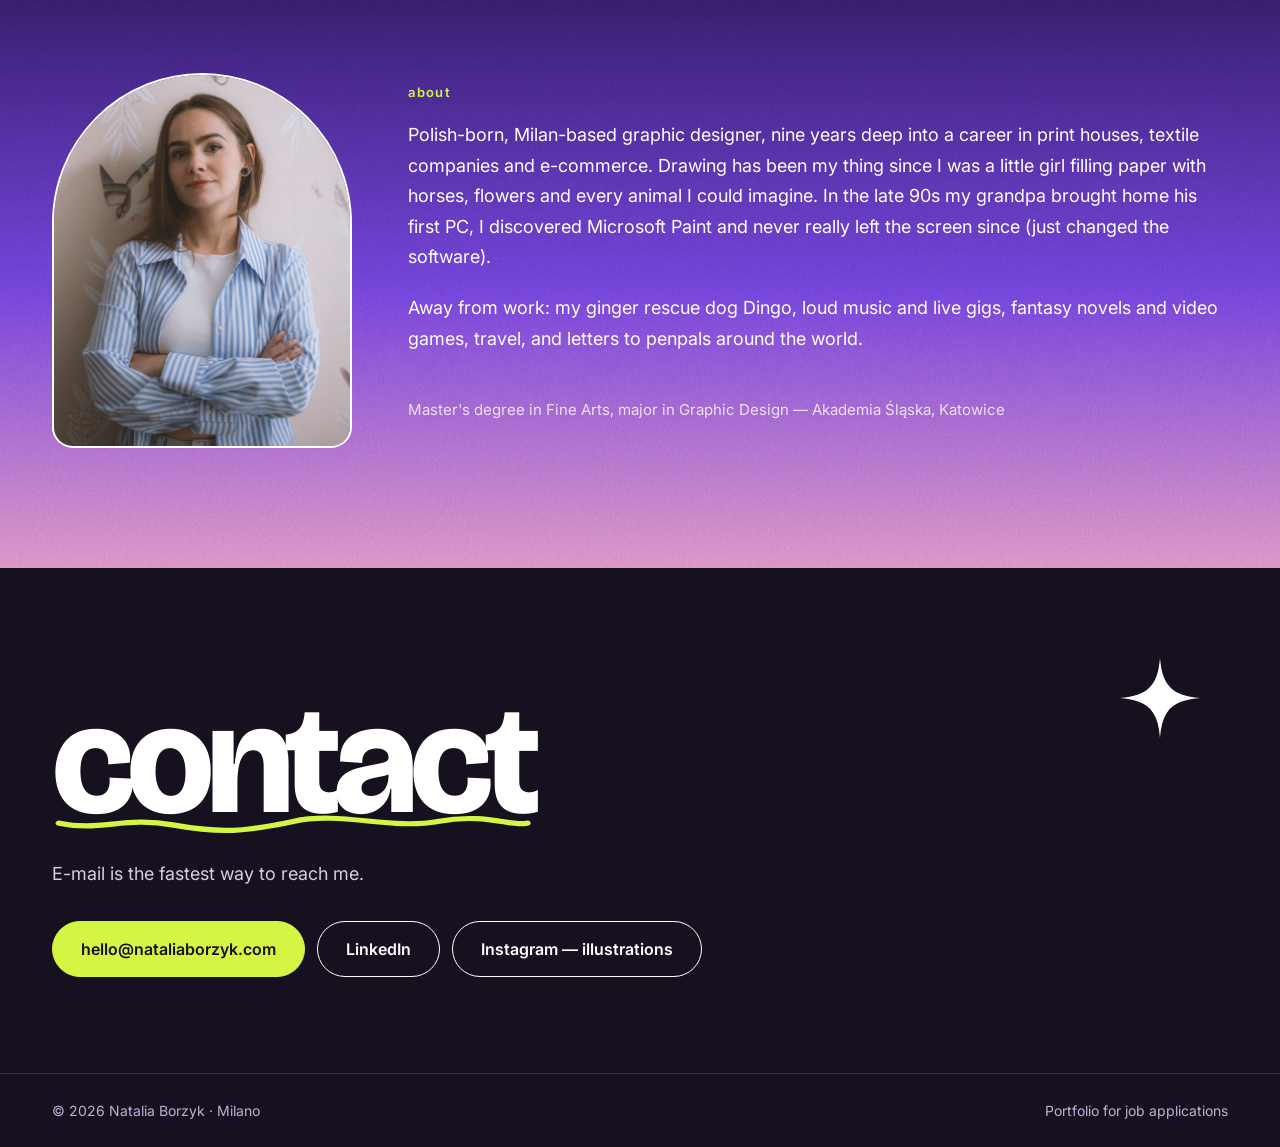
==== commit d645e728: "Update index.html" ====
--- a/index.html
+++ b/index.html
@@ -325,9 +325,9 @@
   s3t: 'Narzędzia', s3i: 'Photoshop, Illustrator, InDesign\nProcreate\nnarzędzia AI: generatywne AI w Photoshopie i Midjourney – do koncepcji, mockupów i retuszu\npodstawy: Figma, Premiere, After Effects',
   s4t: 'Języki', s4i: 'polski – ojczysty\nangielski – biegły\nwłoski – średnio zaawansowany',
   aboutImg: '[Twoje zdjęcie — naturalne światło]',
-  about1: 'Jestem projektantką graficzną z dziewięcioletnim doświadczeniem w drukarniach, firmach tekstylnych i e-commerce. Rysuję, odkąd pamiętam – jako mała dziewczynka zapełniałam kartki końmi, kwiatami i wszystkimi zwierzętami, jakie przyszły mi do głowy. Pod koniec lat 90. dziadek przyniósł do domu swój pierwszy komputer, ja odkryłam Painta i od tamtej pory właściwie nie odchodzę od ekranu (zmieniły się tylko programy).',
-  about3: 'Po pracy: Dingo, mój rudy pies ze schroniska, głośna muzyka i koncerty, powieści fantasy i gry, podróże oraz listy, które od lat wymieniam z korespondencyjnymi przyjaciółmi z całego świata.',
-  edu: 'Studia magisterskie na kierunku sztuki piękne, specjalność grafika – Akademia Śląska w Katowicach',
+  about1: 'Od dziewięciu lat projektuję dla drukarni, firm tekstylnych i sklepów internetowych. Rysuję, odkąd pamiętam – jako dziecko zarysowywałam całe zeszyty końmi, kwiatami i wszystkimi zwierzętami, jakie przyszły mi do głowy. Pod koniec lat 90. dziadek kupił swój pierwszy komputer, a ja znalazłam w nim Painta. Od tamtej pory zmieniły się tylko programy, których używam. :).',
+  about3: 'Poza pracą najwięcej czasu spędzam z Dingo, moim ukochanym psem. Lubię głośną muzykę i koncerty, czytam fantastykę, gram w gry i podróżuję, kiedy tylko mogę. Od lat wymieniam też listy z ludźmi z różnych stron świata.',
+  edu: 'Studia magisterskie, kierunek – grafika; Akademia Śląska w Katowicach',
   contactLine: 'Najszybciej złapiesz mnie mailowo.',
   insta: 'Instagram — ilustracje',
   footer: 'Portfolio do rekrutacji'
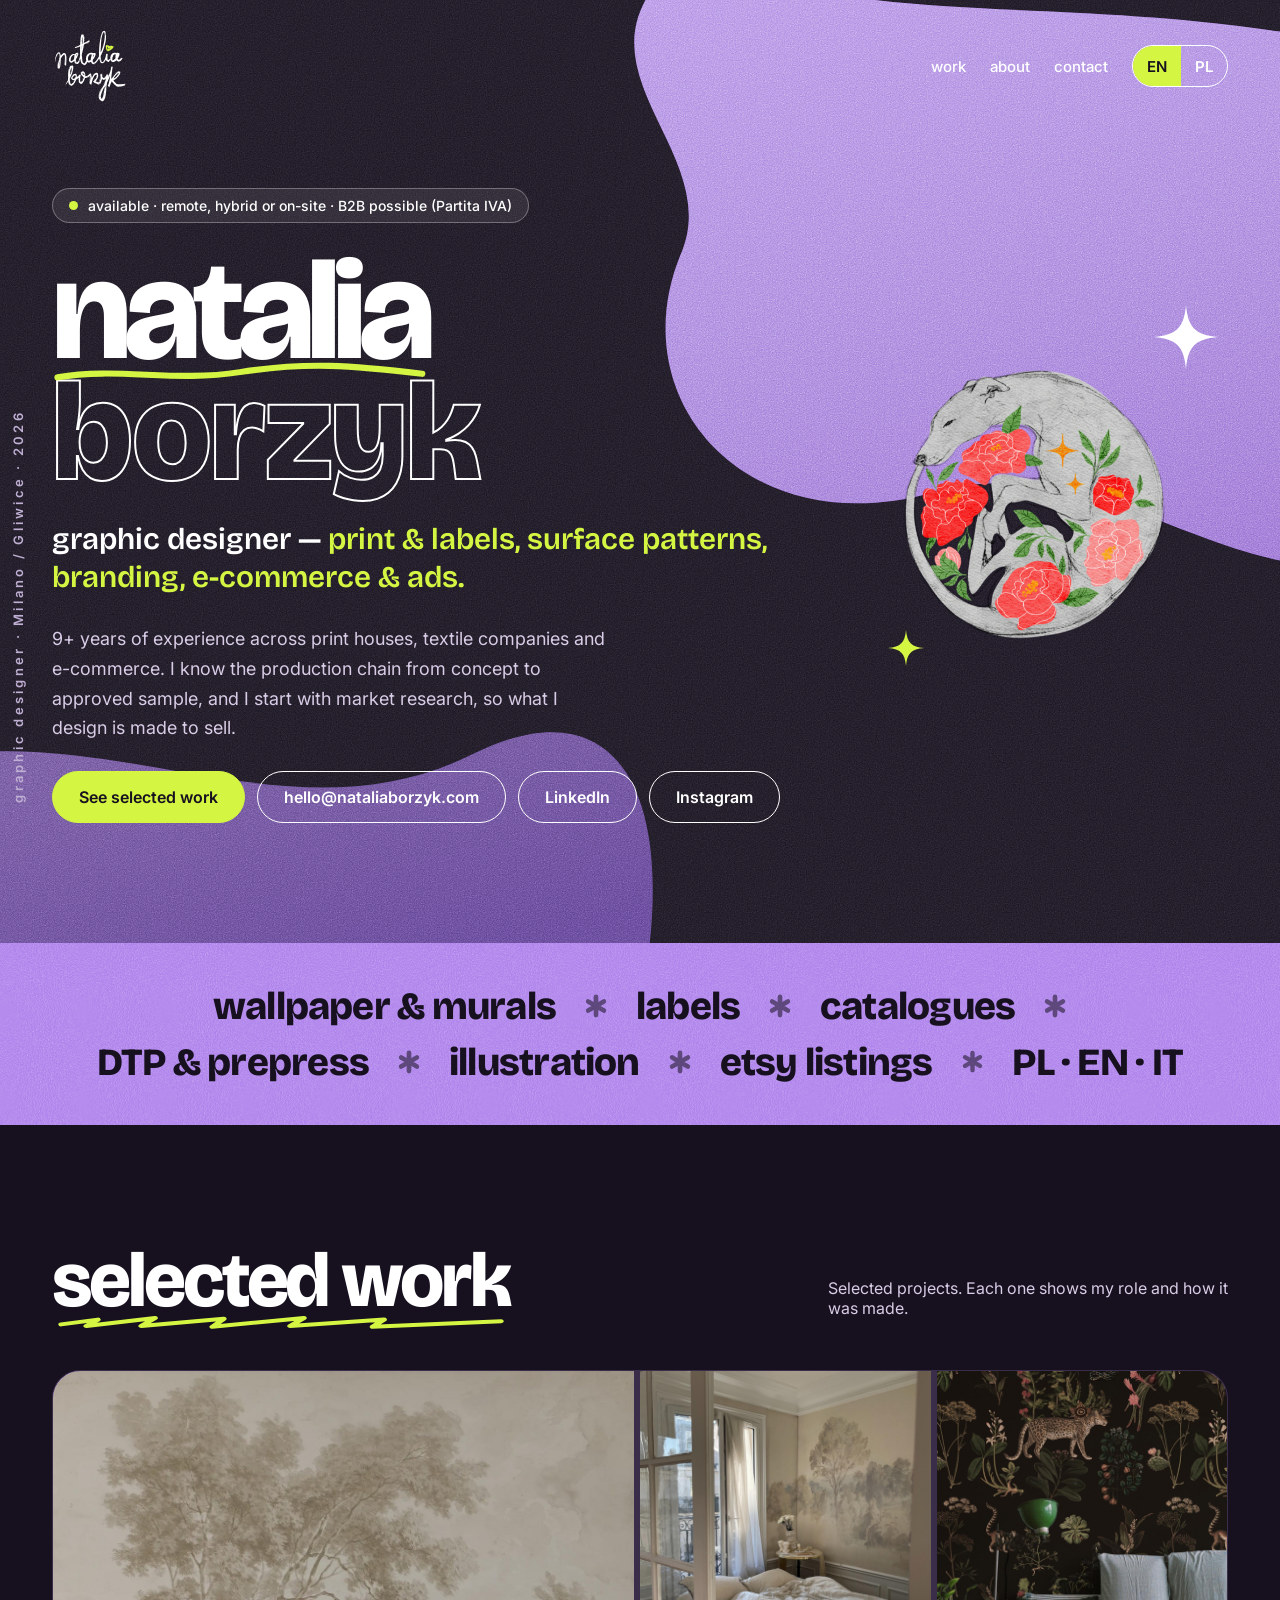
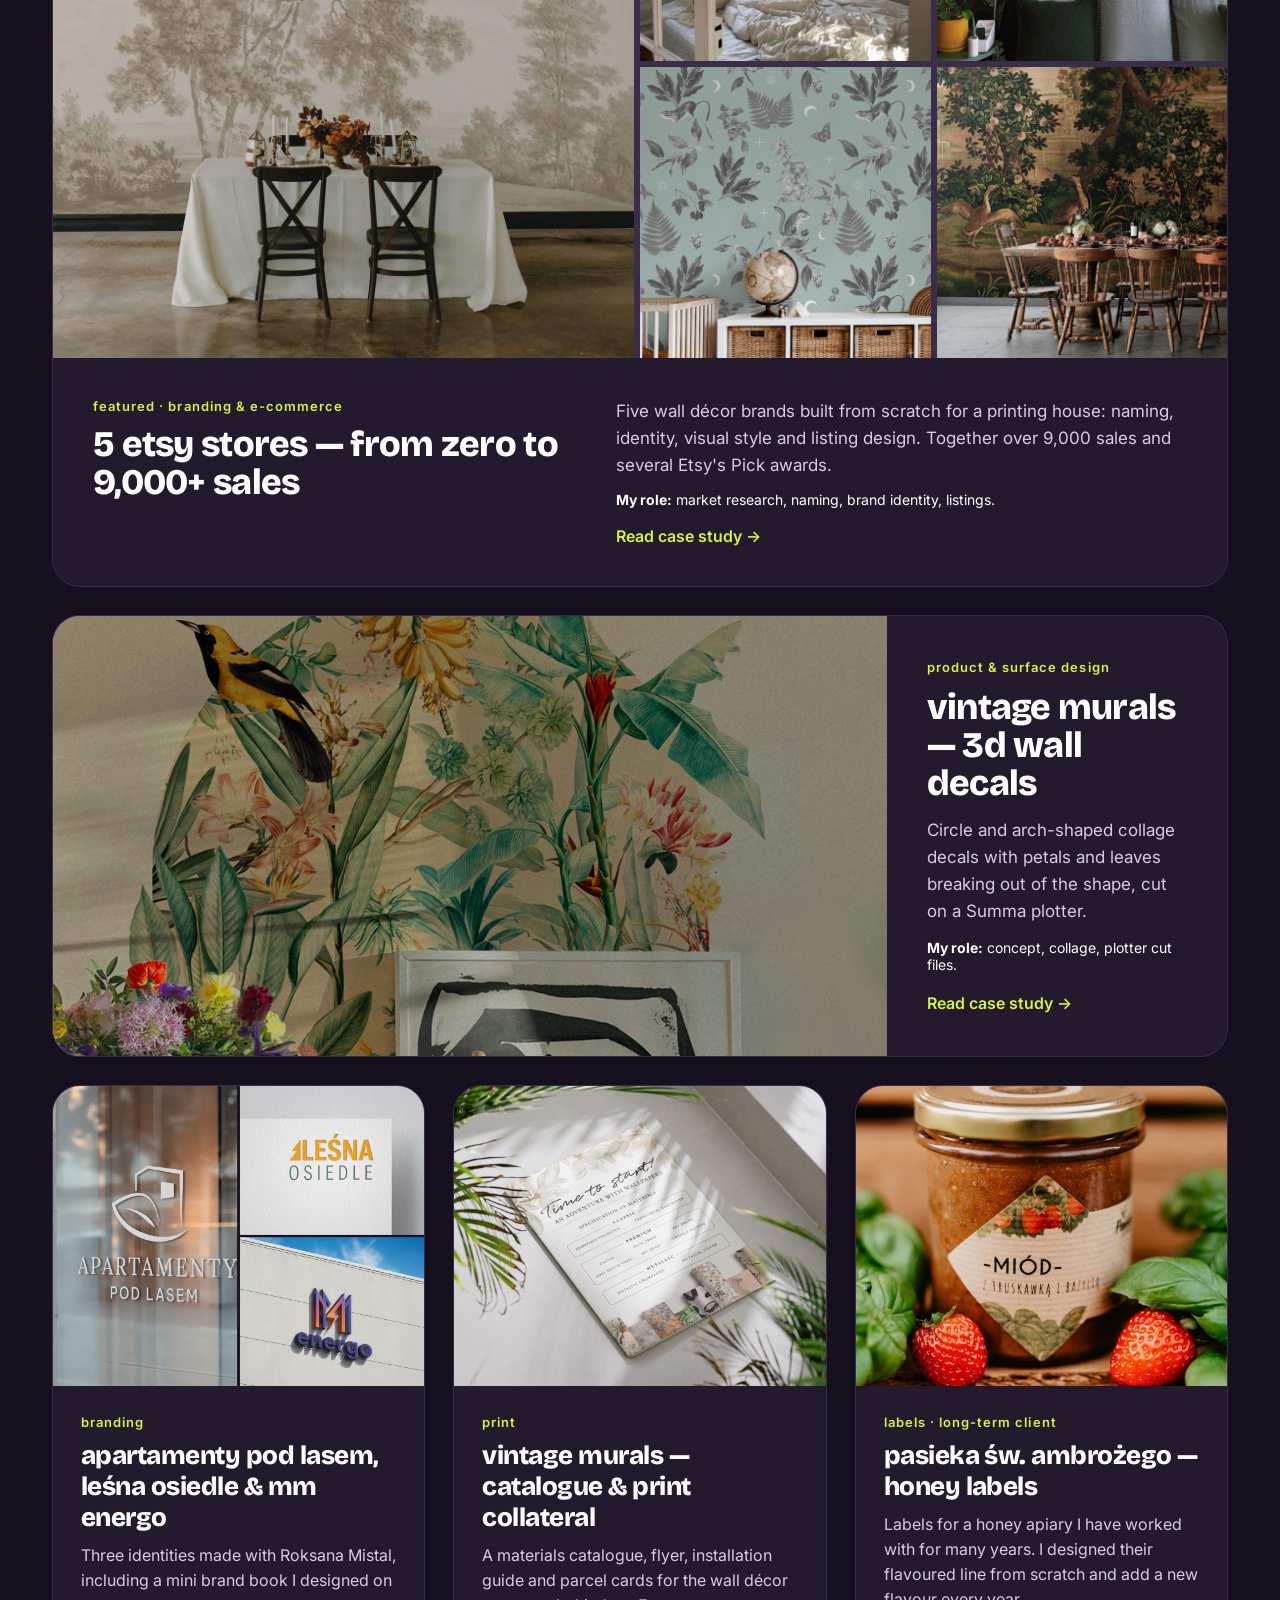
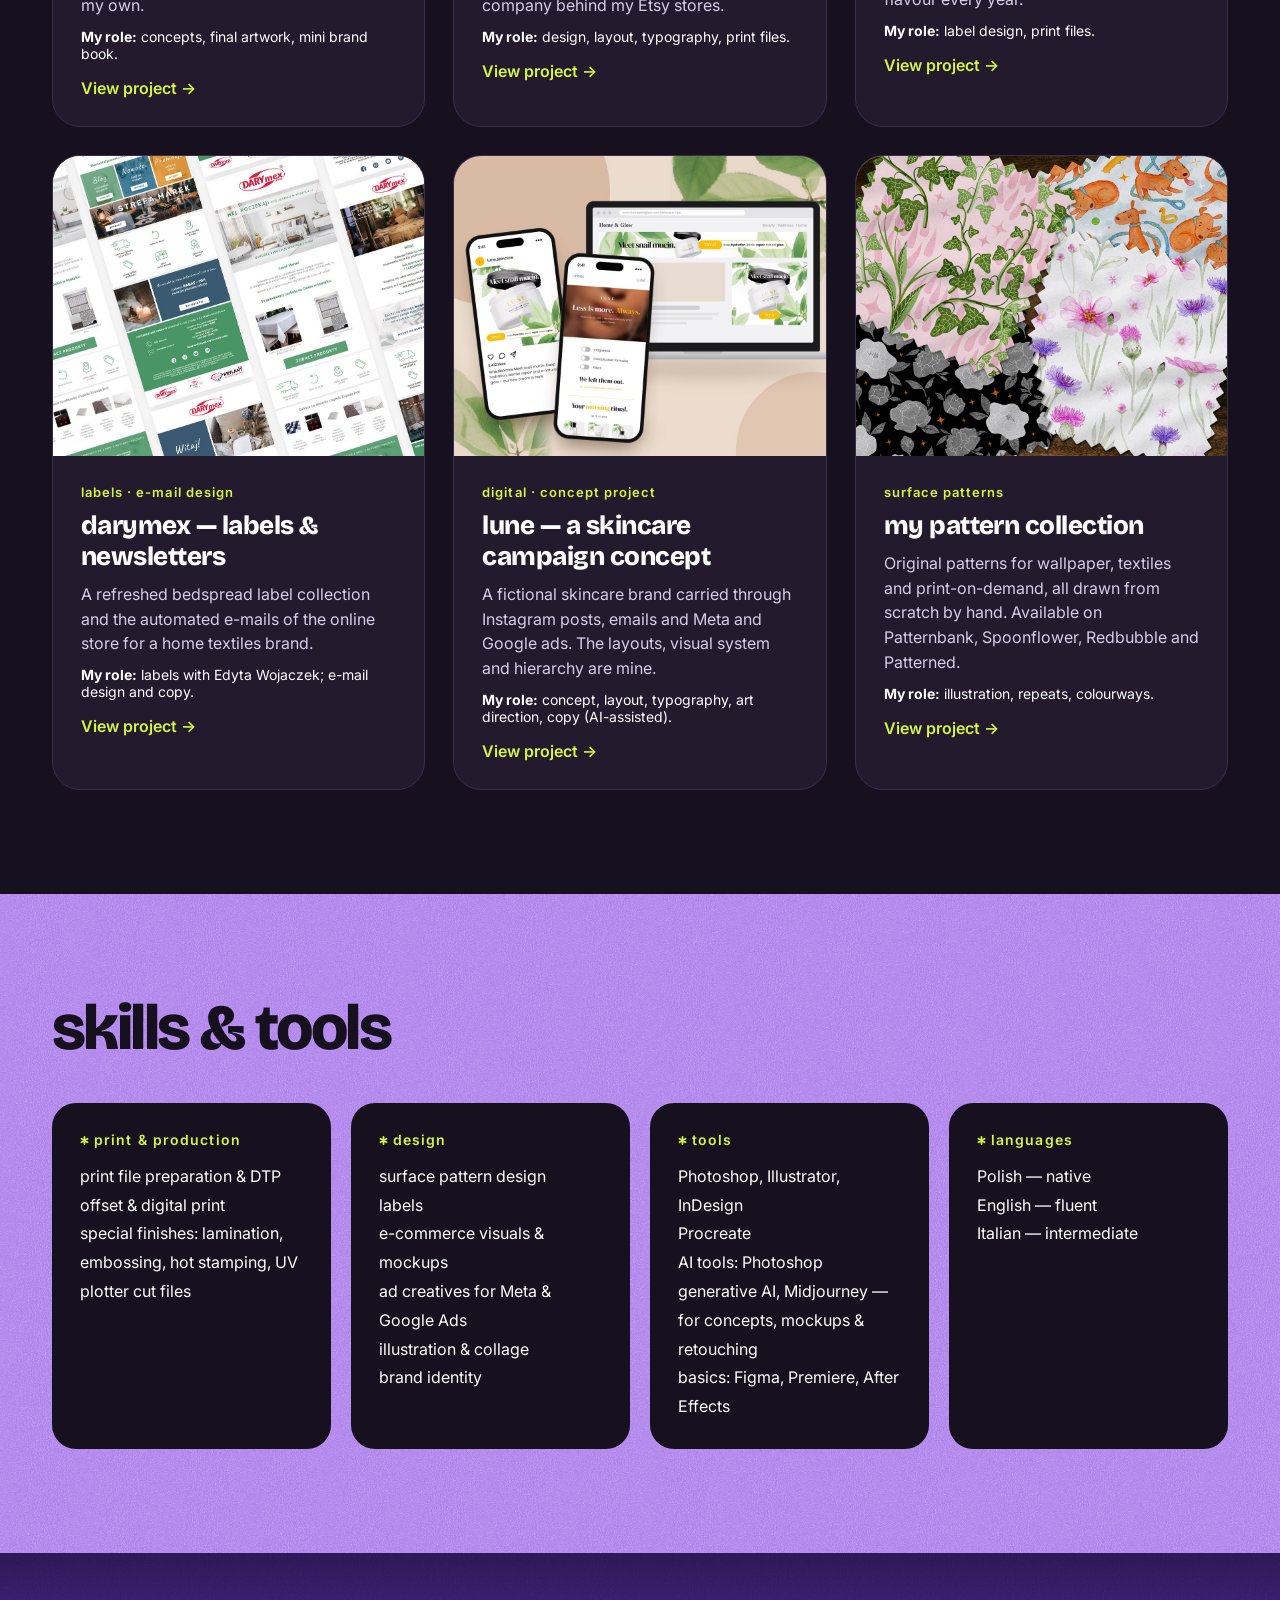
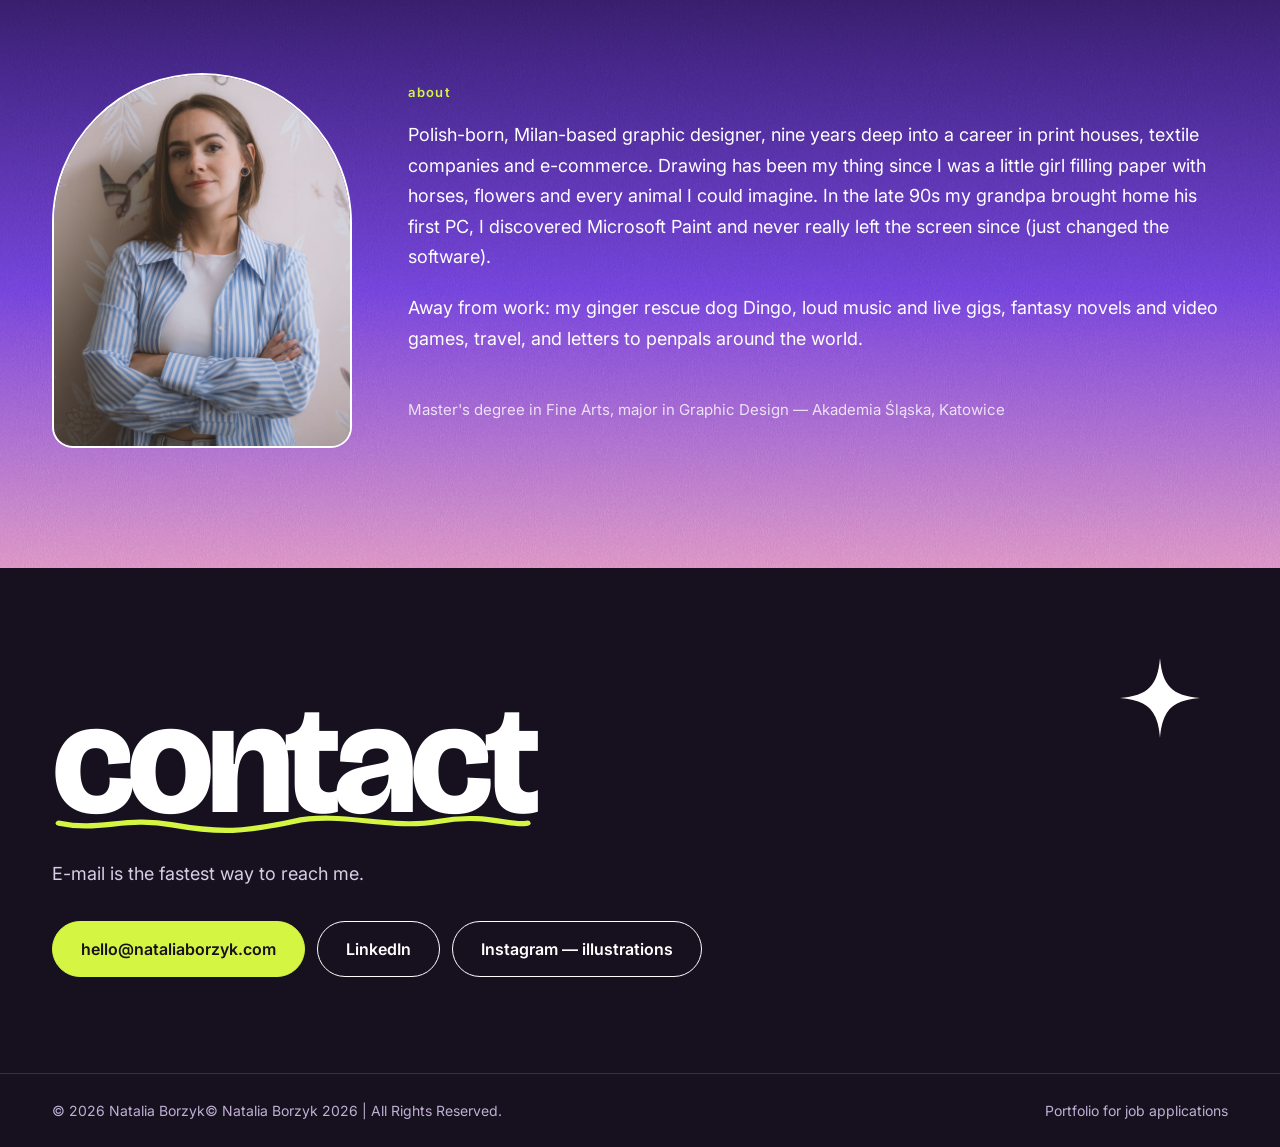
==== commit 5a02568f: "Update index.html" ====
--- a/index.html
+++ b/index.html
@@ -276,7 +276,7 @@
 
 <footer class="footer">
   <div class="wrap">
-    <p>© 2026 Natalia Borzyk · Milano</p>
+    <p>© 2026 Natalia Borzyk© Natalia Borzyk 2026  |  All Rights Reserved.</p>
     <p data-t="footer">Portfolio for job applications</p>
   </div>
 </footer>
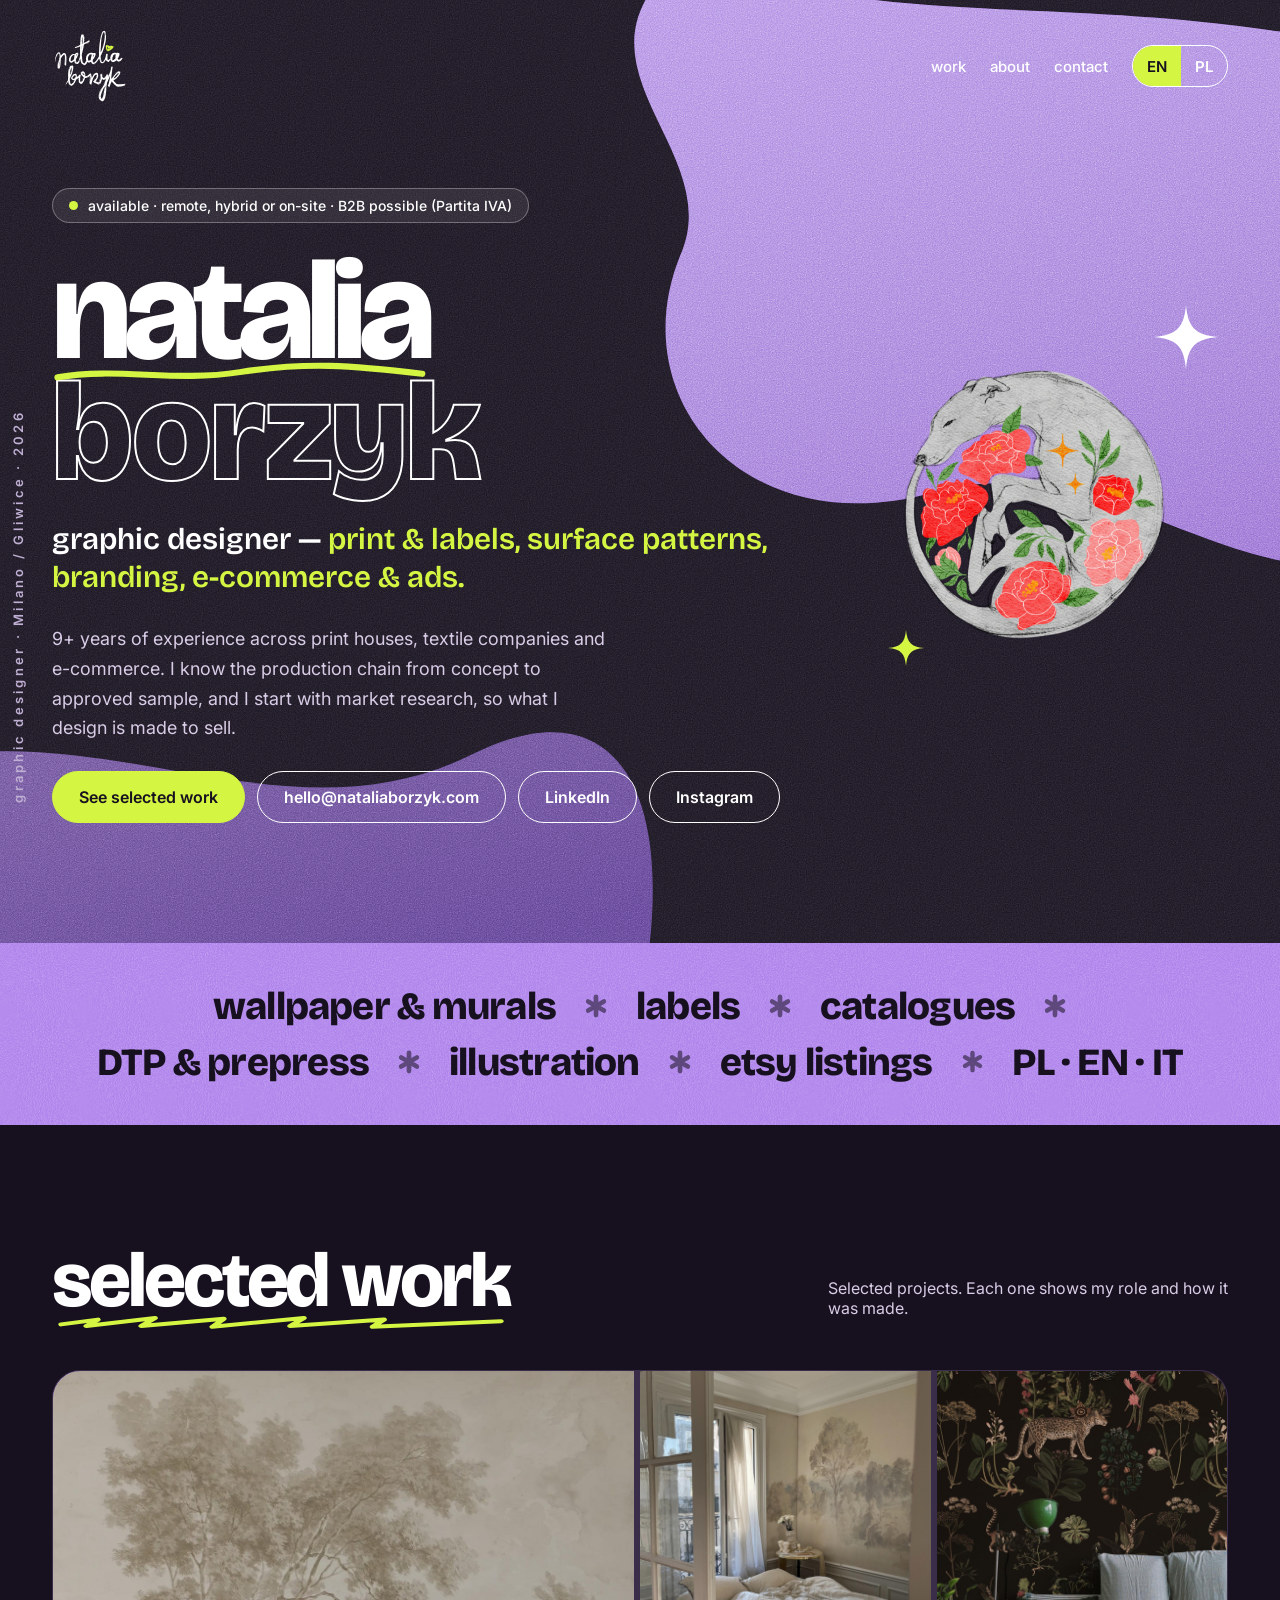
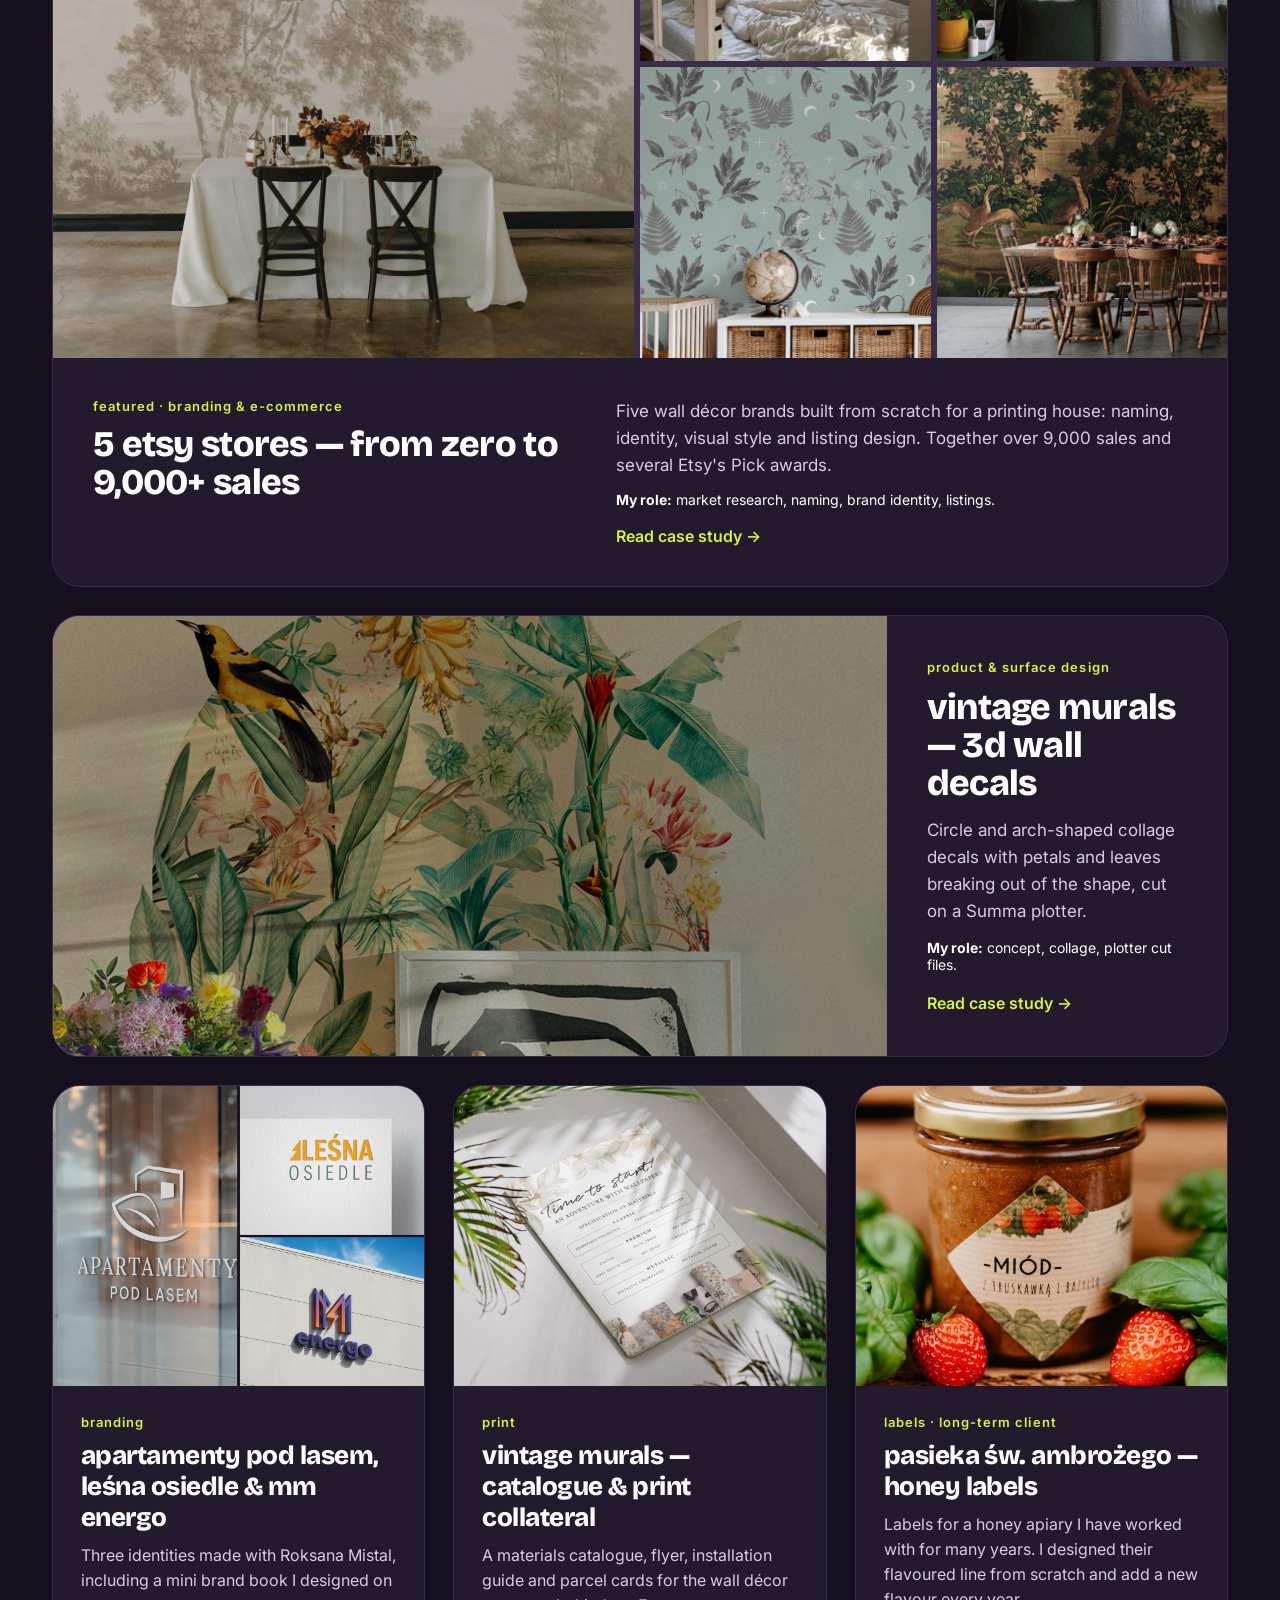
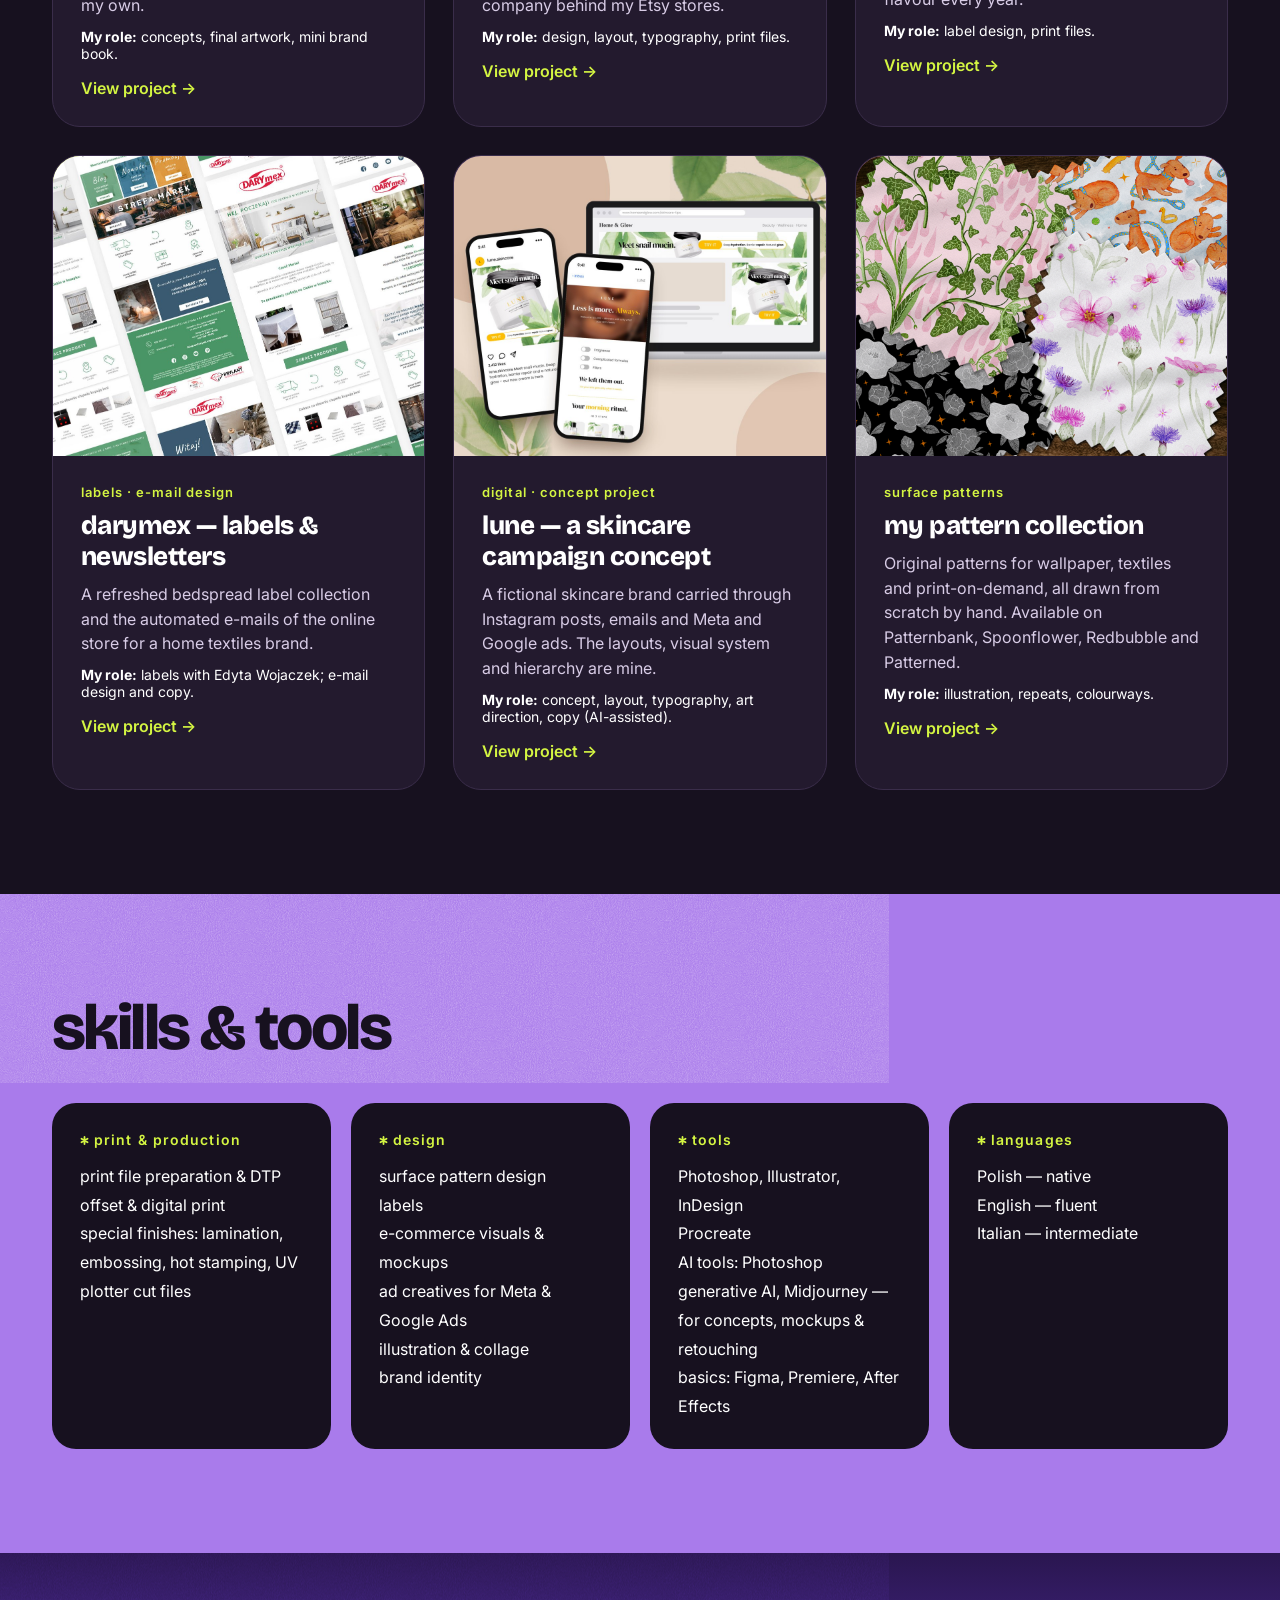
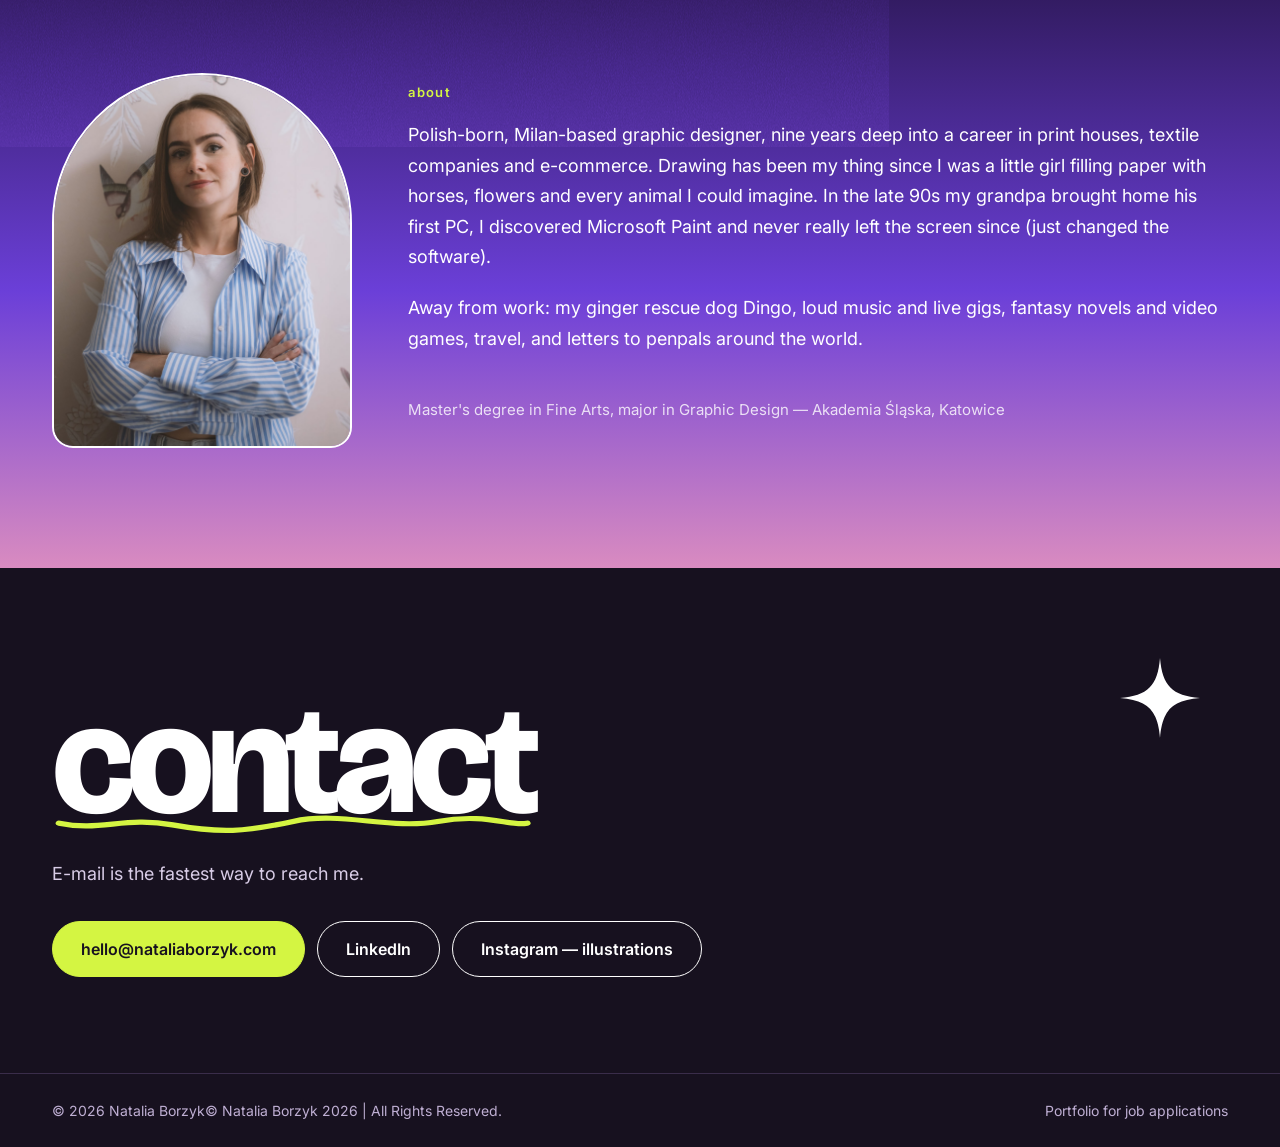
==== commit 1f631861: "Update index.html" ====
--- a/index.html
+++ b/index.html
@@ -3,7 +3,7 @@
 <head>
 <meta charset="utf-8">
 <meta name="viewport" content="width=device-width, initial-scale=1">
-<title>Natalia Borzyk — Graphic Designer · Portfolio</title>
+<title>Portfolio · Natalia Borzyk</title>
 <meta name="description" content="Natalia Borzyk, graphic designer in Milan: print, labels, surface patterns and branding. 9+ years in print houses, textile companies and e-commerce.">
 <meta property="og:title" content="Natalia Borzyk — Graphic Designer">
 <meta property="og:description" content="Print, labels, surface patterns & branding. Milan or remote.">
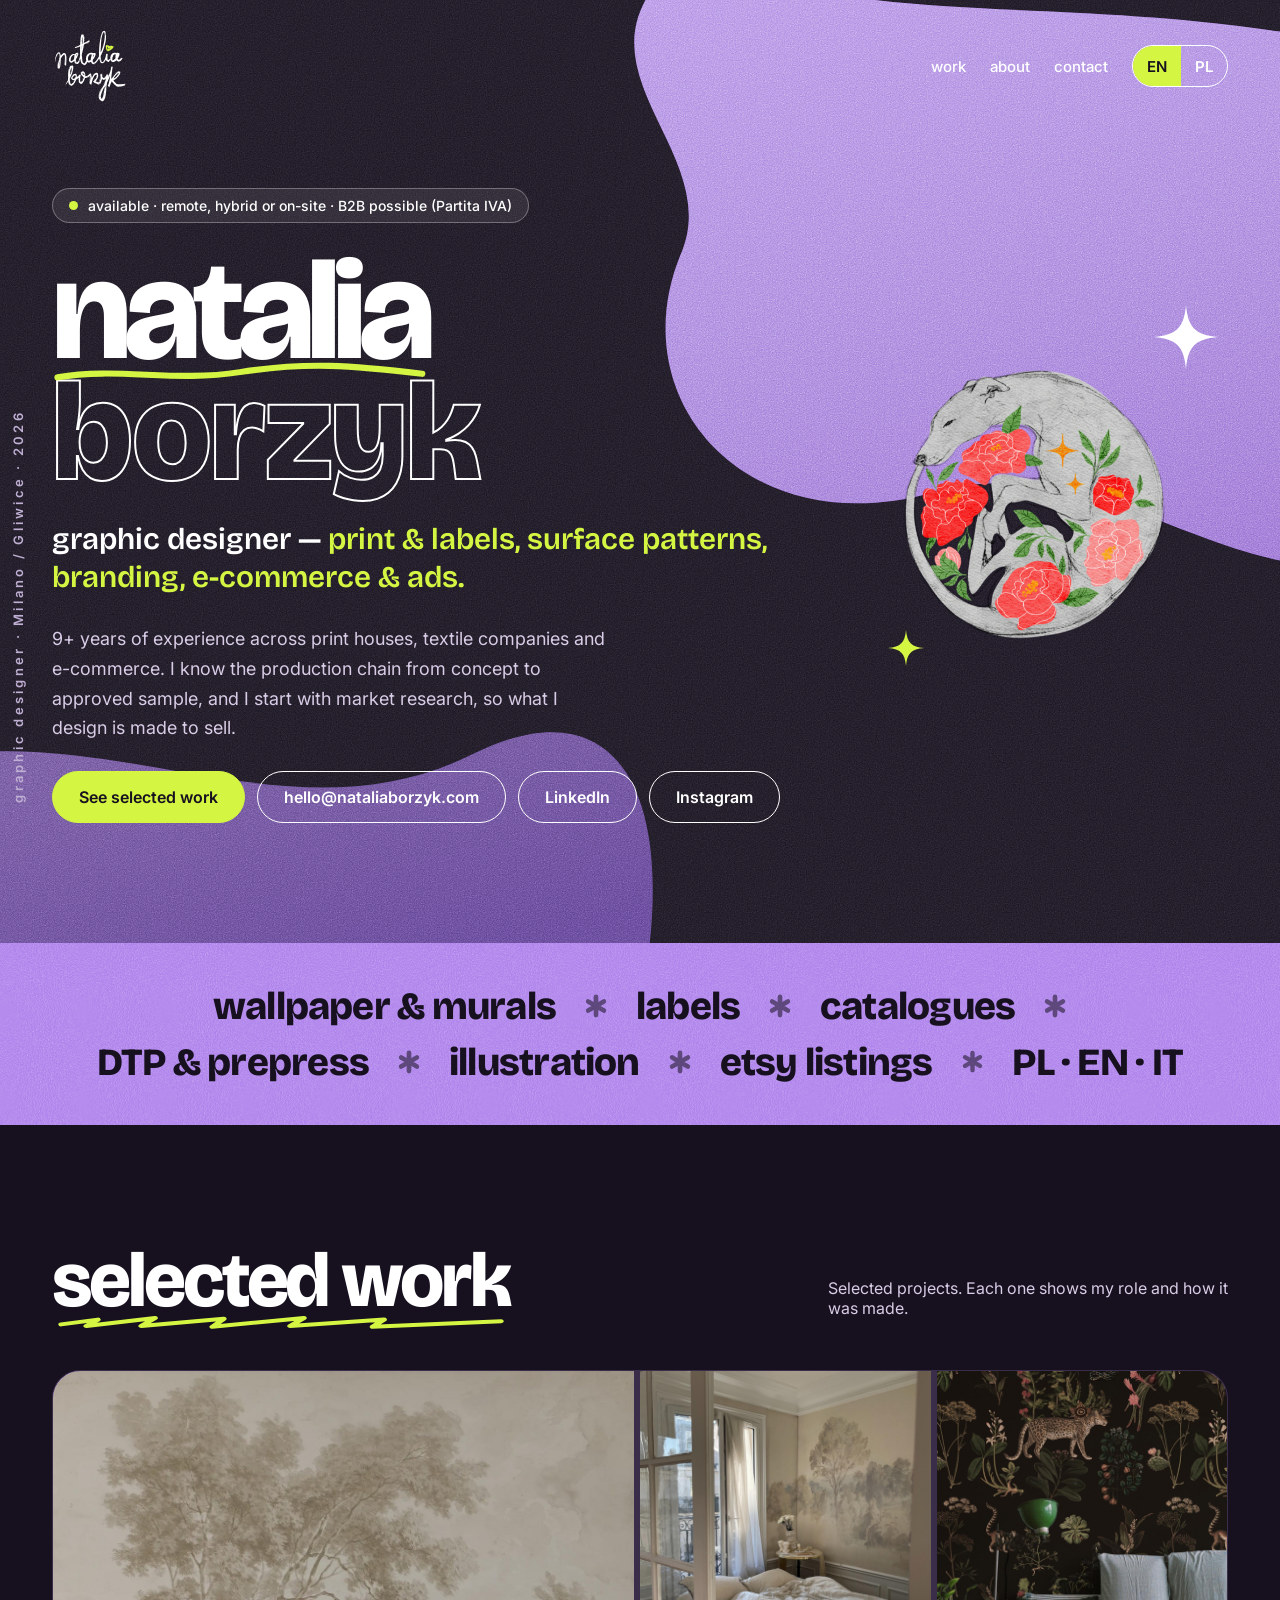
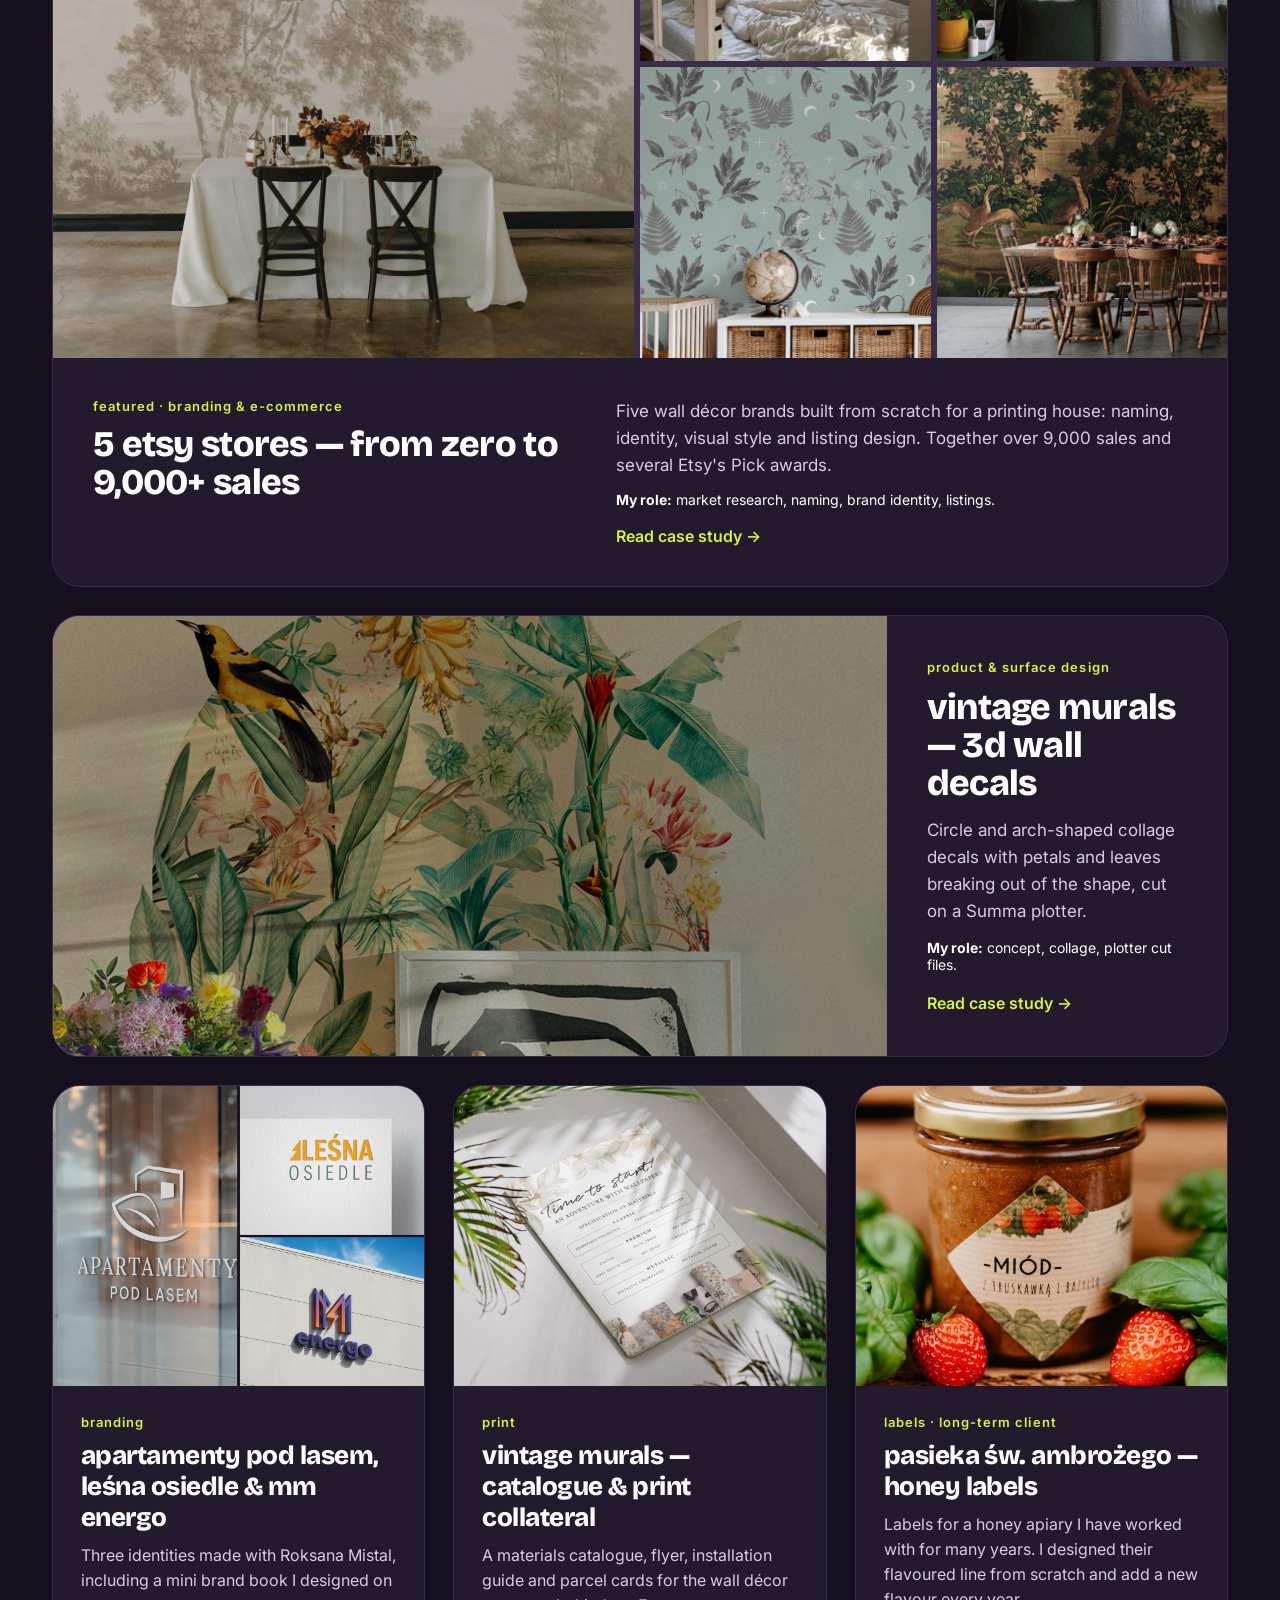
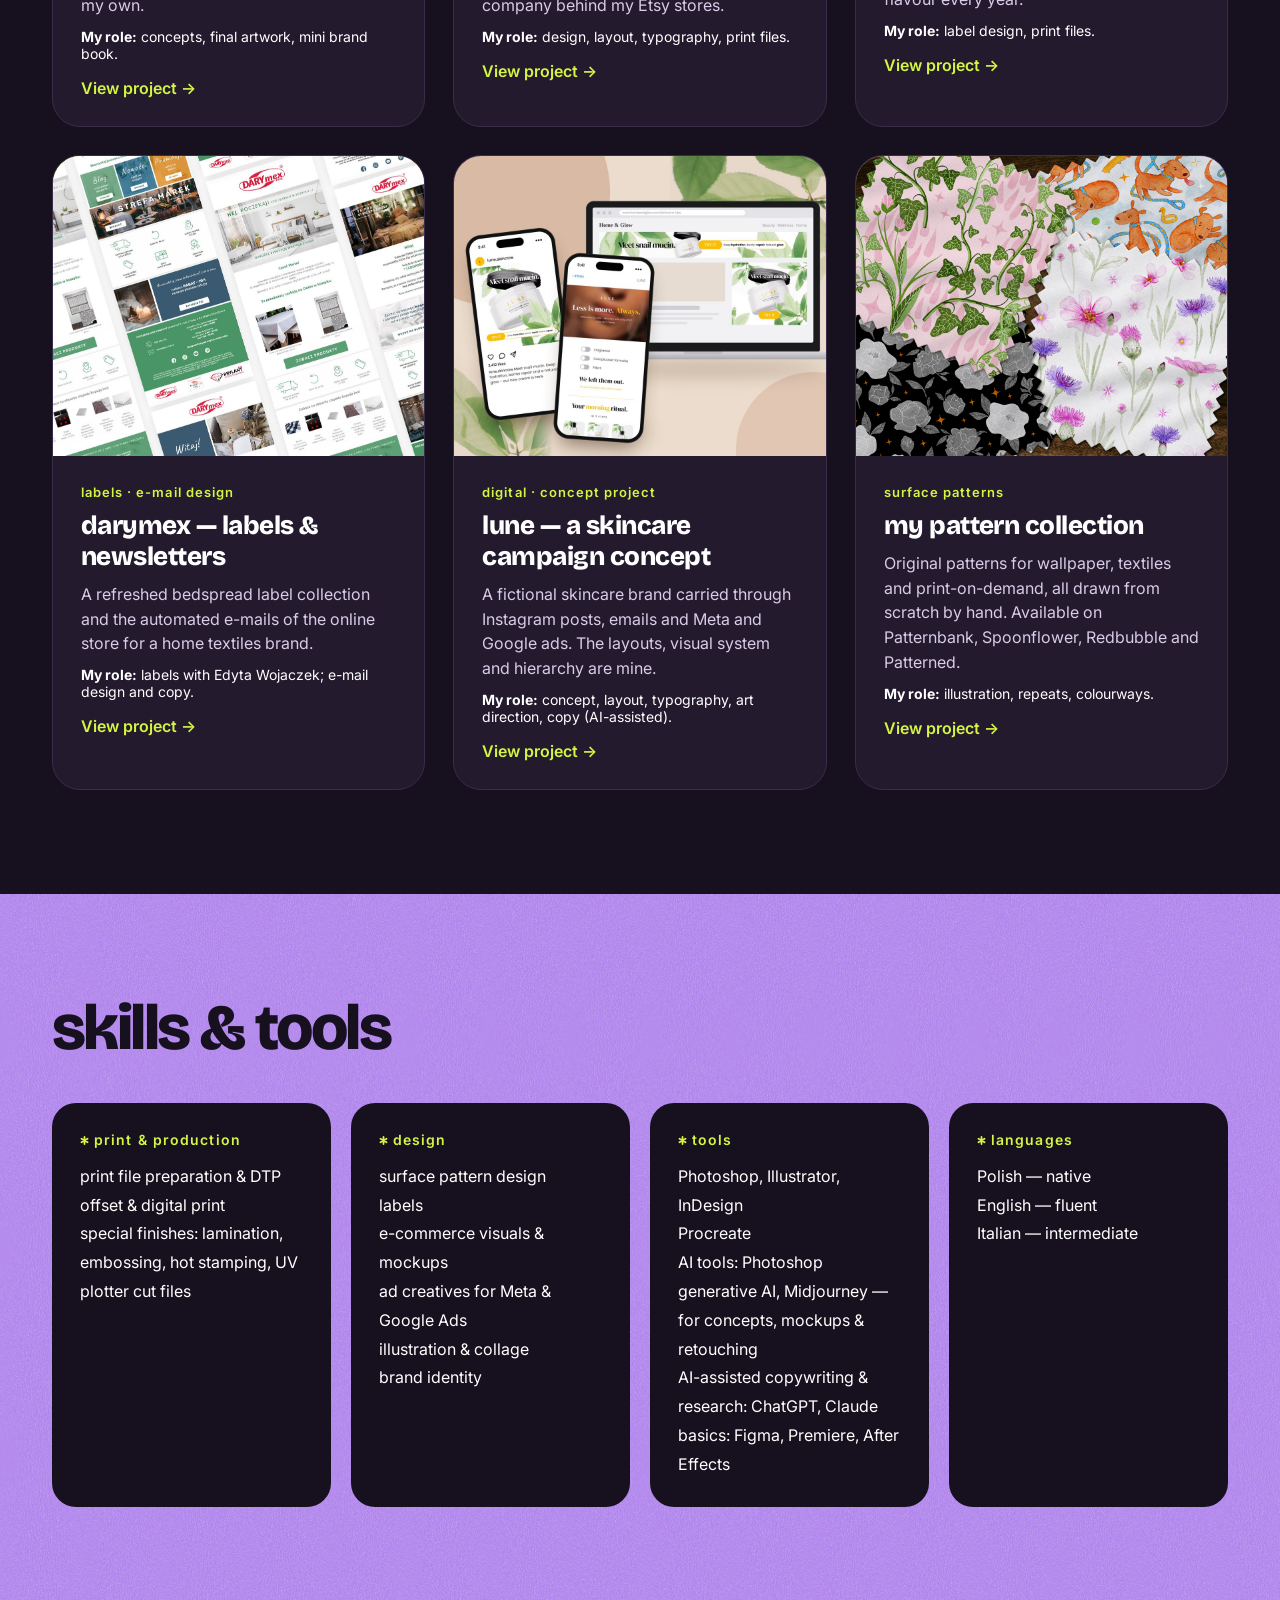
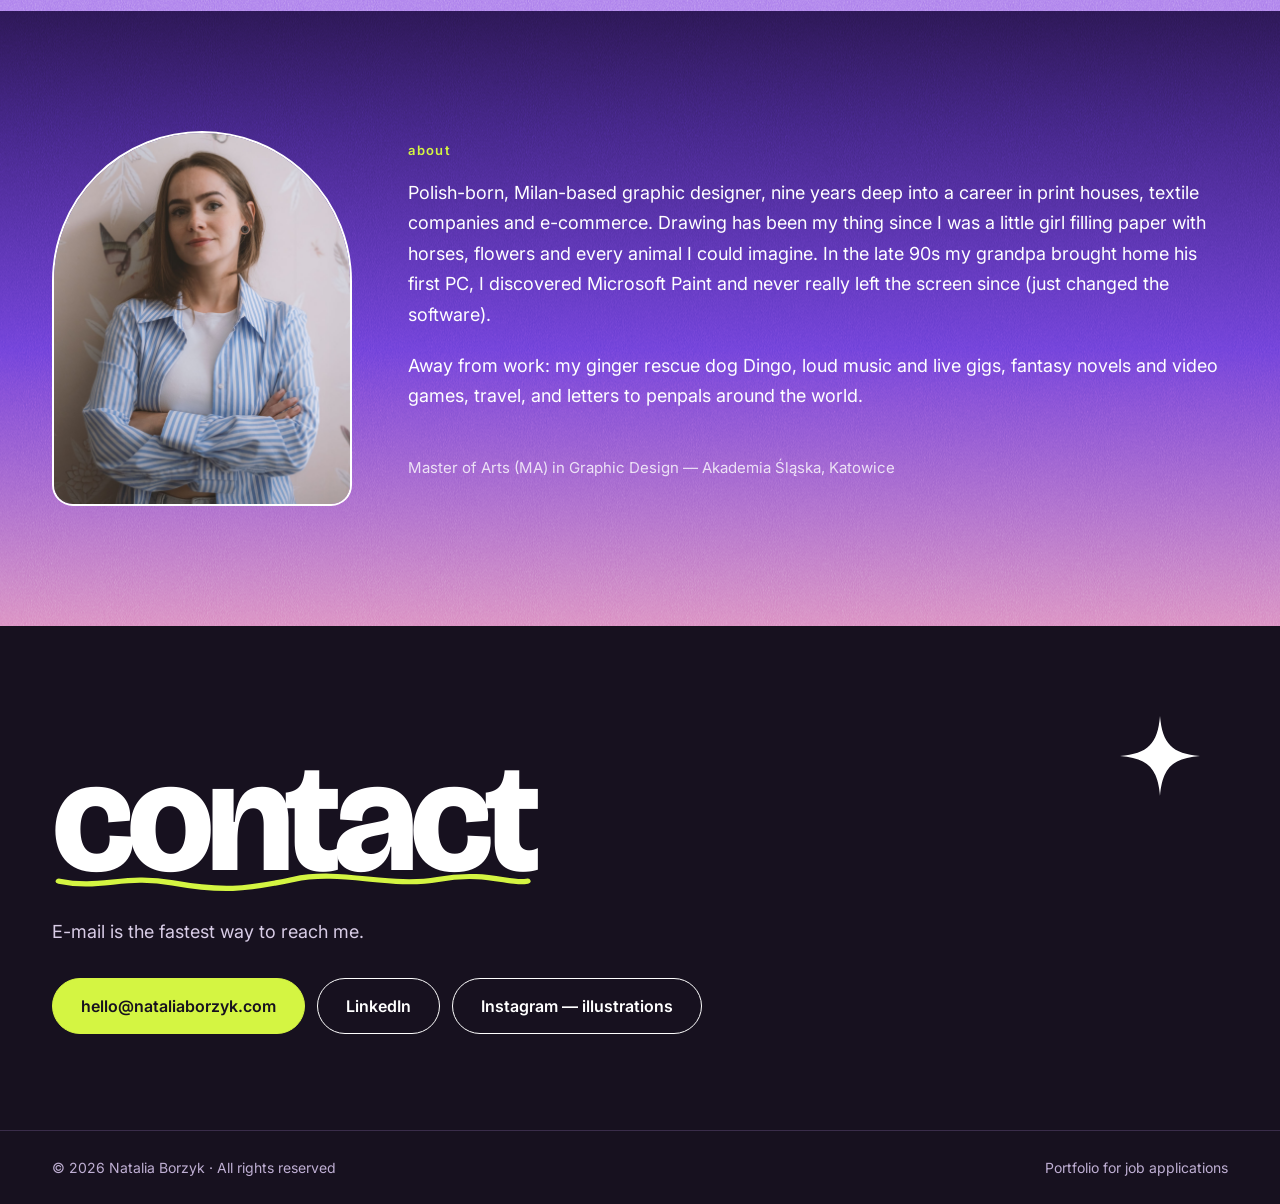
==== commit a0974bd0: "Add files via upload" ====
--- a/index.html
+++ b/index.html
@@ -237,6 +237,7 @@
       <div class="skill"><h3><span class="ast" aria-hidden="true"></span> <span data-t="s3t">Tools</span></h3><p data-t="s3i">Photoshop, Illustrator, InDesign
 Procreate
 AI tools: Photoshop generative AI, Midjourney — for concepts, mockups &amp; retouching
+AI-assisted copywriting &amp; research: ChatGPT, Claude
 basics: Figma, Premiere, After Effects</p></div>
       <div class="skill"><h3><span class="ast" aria-hidden="true"></span> <span data-t="s4t">Languages</span></h3><p data-t="s4i">Polish — native
 English — fluent
@@ -257,7 +258,7 @@
       <p class="label" data-t="navAbout">About</p>
       <p class="body-lg" data-t="about1">Polish-born, Milan-based graphic designer, nine years deep into a career in print houses, textile companies and e-commerce. Drawing has been my thing since I was a little girl filling paper with horses, flowers and every animal I could imagine. In the late 90s my grandpa brought home his first PC, I discovered Microsoft Paint and never really left the screen since (just changed the software).</p>
       <p class="body-lg" data-t="about3">Away from work: my ginger rescue dog Dingo, loud music and live gigs, fantasy novels and video games, travel, and letters to penpals around the world.</p>
-      <p style="opacity:.8;font-size:15px;line-height:1.6;margin-top:24px" data-t="edu">Master's degree in Fine Arts, major in Graphic Design — Akademia Śląska, Katowice</p>
+      <p style="opacity:.8;font-size:15px;line-height:1.6;margin-top:24px" data-t="edu">Master of Arts (MA) in Graphic Design — Akademia Śląska, Katowice</p>
     </div>
   </div>
 </section>
@@ -276,7 +277,7 @@
 
 <footer class="footer">
   <div class="wrap">
-    <p>© 2026 Natalia Borzyk© Natalia Borzyk 2026  |  All Rights Reserved.</p>
+    <p>© 2026 Natalia Borzyk · <span data-t="rights">All rights reserved</span></p>
     <p data-t="footer">Portfolio for job applications</p>
   </div>
 </footer>
@@ -322,15 +323,15 @@
   skillsTitle: 'Umiejętności',
   s1t: 'Druk i produkcja', s1i: 'przygotowanie plików do druku i DTP\ndruk offsetowy i cyfrowy\nuszlachetnienia: laminowanie, tłoczenie, hot stamping, UV\npliki do plotera',
   s2t: 'Projektowanie', s2i: 'wzory (surface pattern)\netykiety\ngrafika e-commerce i mockupy\nkreacje reklamowe do Meta Ads i Google Ads\nilustracja i kolaż\nidentyfikacja wizualna',
-  s3t: 'Narzędzia', s3i: 'Photoshop, Illustrator, InDesign\nProcreate\nnarzędzia AI: generatywne AI w Photoshopie i Midjourney – do koncepcji, mockupów i retuszu\npodstawy: Figma, Premiere, After Effects',
+  s3t: 'Narzędzia', s3i: 'Photoshop, Illustrator, InDesign\nProcreate\nnarzędzia AI: generatywne AI w Photoshopie i Midjourney – do koncepcji, mockupów i retuszu\nteksty i research z pomocą AI: ChatGPT, Claude\npodstawy: Figma, Premiere, After Effects',
   s4t: 'Języki', s4i: 'polski – ojczysty\nangielski – biegły\nwłoski – średnio zaawansowany',
   aboutImg: '[Twoje zdjęcie — naturalne światło]',
-  about1: 'Od dziewięciu lat projektuję dla drukarni, firm tekstylnych i sklepów internetowych. Rysuję, odkąd pamiętam – jako dziecko zarysowywałam całe zeszyty końmi, kwiatami i wszystkimi zwierzętami, jakie przyszły mi do głowy. Pod koniec lat 90. dziadek kupił swój pierwszy komputer, a ja znalazłam w nim Painta. Od tamtej pory zmieniły się tylko programy, których używam. :).',
+  about1: 'Od dziewięciu lat projektuję dla drukarni, firm tekstylnych i sklepów internetowych. Rysuję, odkąd pamiętam – jako dziecko zarysowywałam całe zeszyty końmi, kwiatami i wszystkimi zwierzętami, jakie przyszły mi do głowy. Pod koniec lat 90. dziadek kupił swój pierwszy komputer, a ja znalazłam w nim Painta. Od tamtej pory zmieniły się tylko programy, których używam :)',
   about3: 'Poza pracą najwięcej czasu spędzam z Dingo, moim ukochanym psem. Lubię głośną muzykę i koncerty, czytam fantastykę, gram w gry i podróżuję, kiedy tylko mogę. Od lat wymieniam też listy z ludźmi z różnych stron świata.',
   edu: 'Studia magisterskie, kierunek – grafika; Akademia Śląska w Katowicach',
   contactLine: 'Najszybciej złapiesz mnie mailowo.',
   insta: 'Instagram — ilustracje',
-  footer: 'Portfolio do rekrutacji'
+  footer: 'Portfolio do rekrutacji', rights: 'Wszelkie prawa zastrzeżone'
 };
 </script>
 <script src="lang.js"></script>
